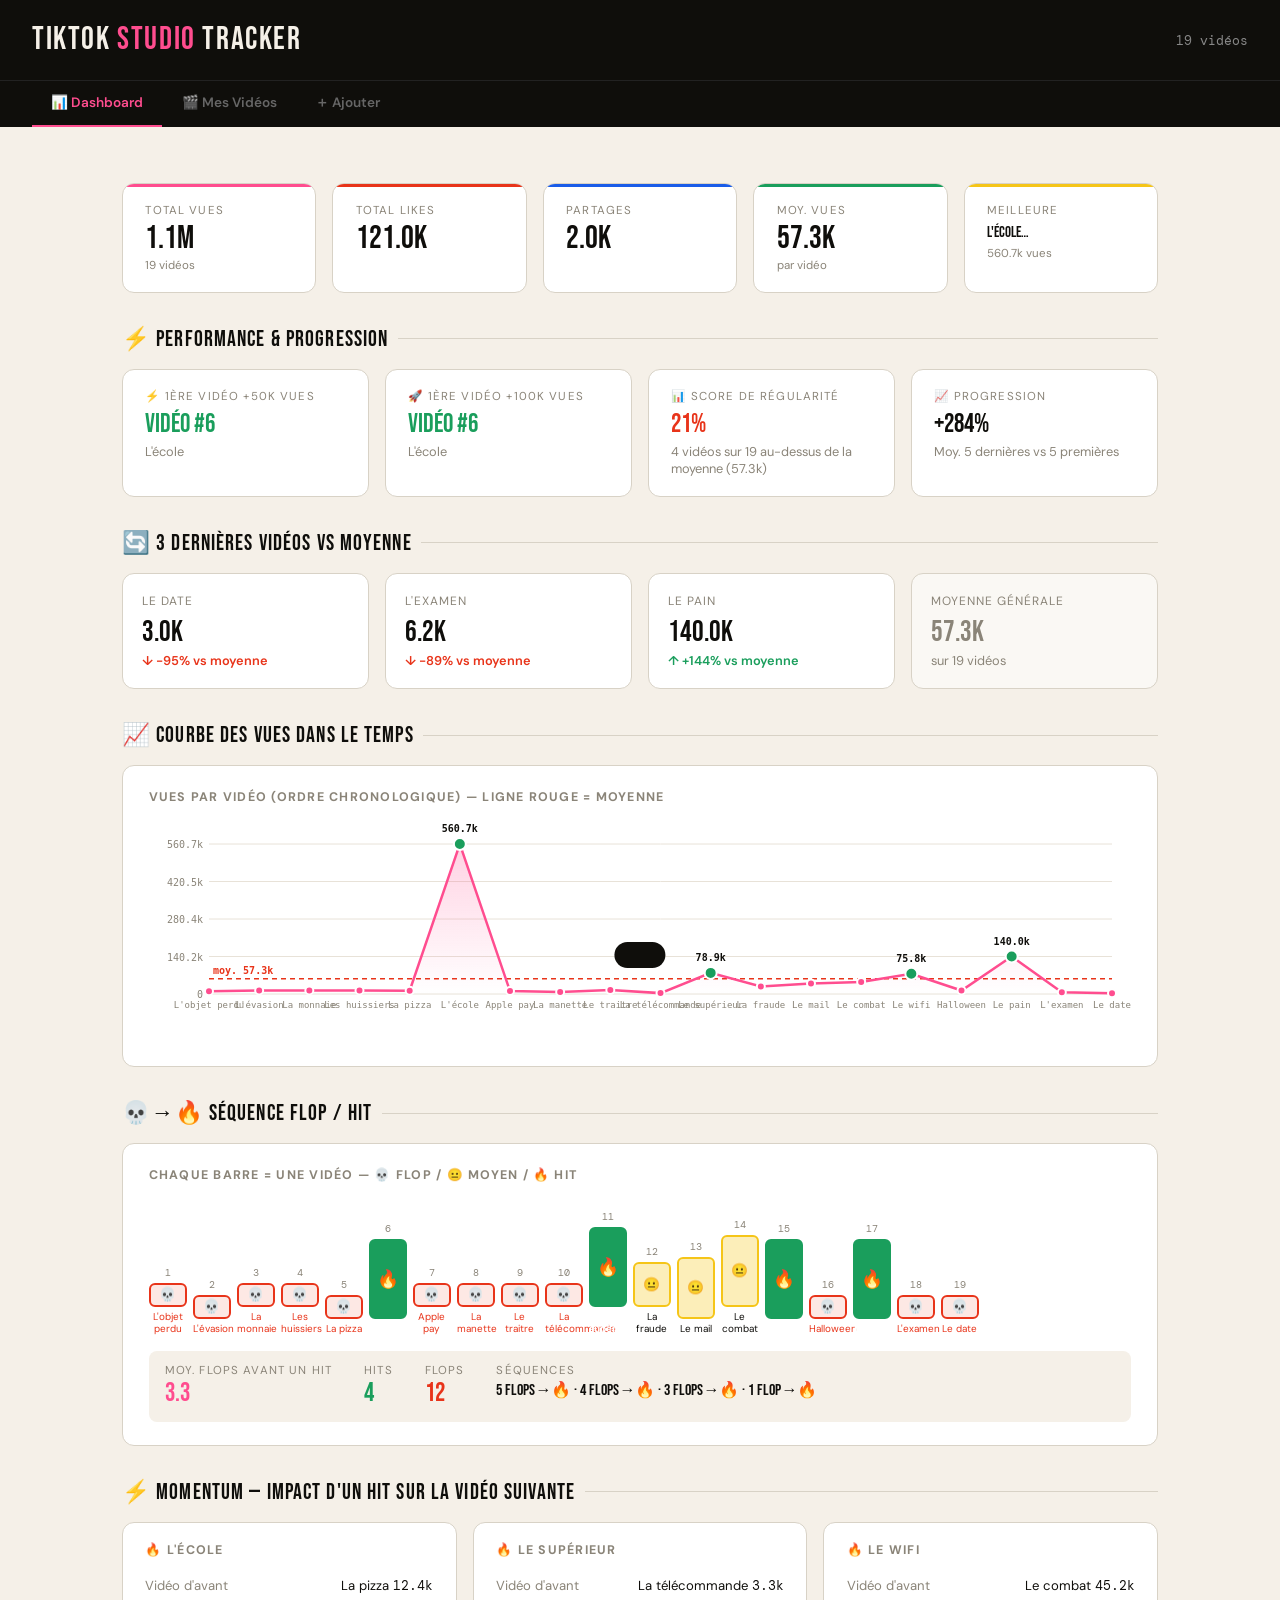
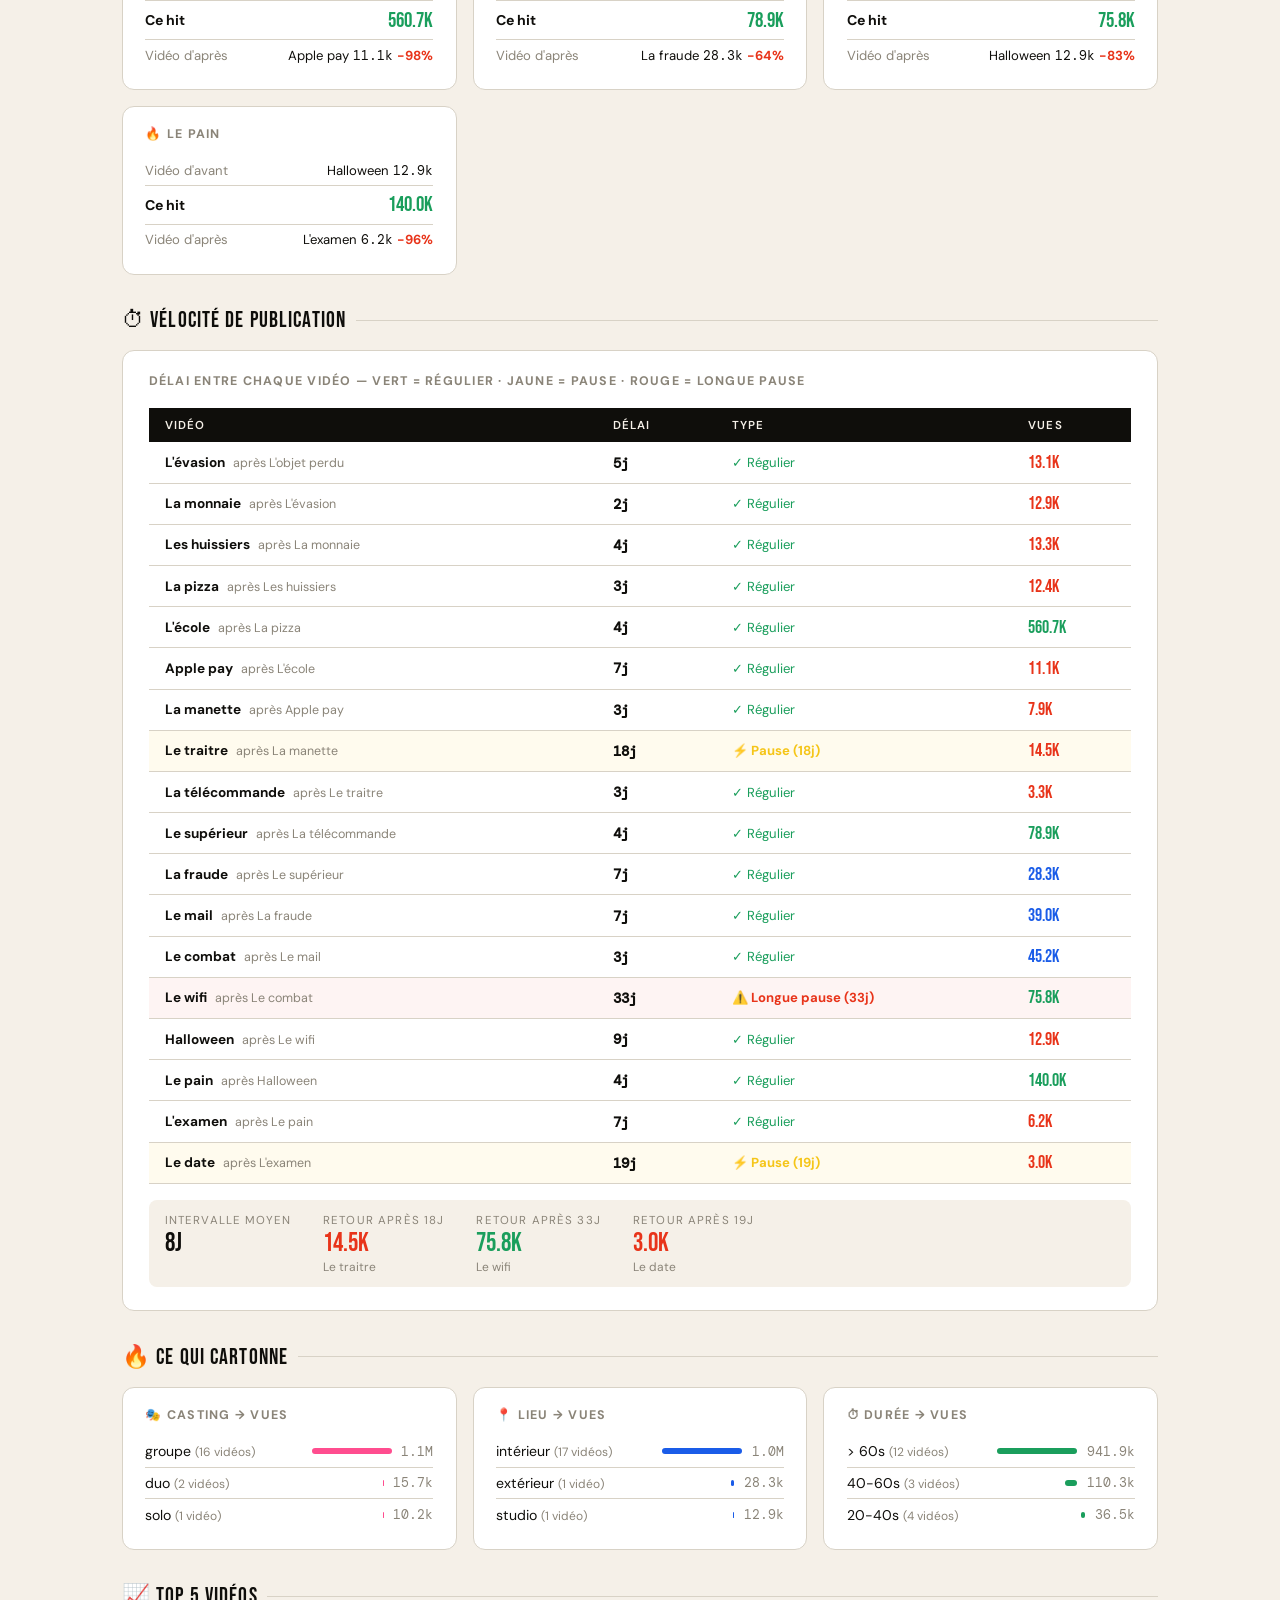
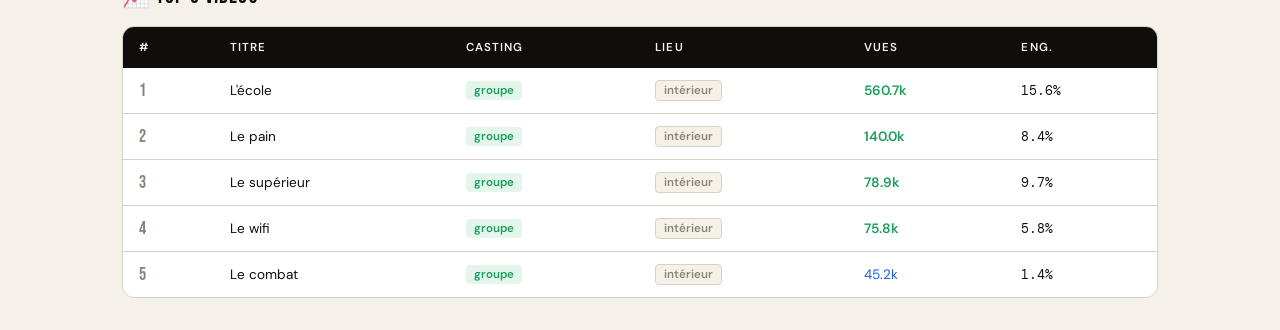
==== index.html @ 87149c58 "Rename tiktok-tracker-v2 (1).html to index.html" ====
<!DOCTYPE html>
<html lang="fr">
<head>
<meta charset="UTF-8">
<meta name="viewport" content="width=device-width, initial-scale=1.0">
<title>TikTok Tracker — Studio</title>
<link href="https://fonts.googleapis.com/css2?family=Bebas+Neue&family=DM+Sans:wght@300;400;600&family=DM+Mono&display=swap" rel="stylesheet">
<style>
:root {
  --bg:#f5f0e8;--ink:#0f0e0b;--muted:#8a8478;--border:#d8d2c6;
  --card:#fff;--red:#e8341a;--green:#1a9e5c;--blue:#1a5ce8;--yellow:#f5c518;--pink:#ff4d8f;
}
*{box-sizing:border-box;margin:0;padding:0;}
body{background:var(--bg);color:var(--ink);font-family:'DM Sans',sans-serif;min-height:100vh;}
header{background:var(--ink);color:var(--bg);padding:1.5rem 2rem;display:flex;align-items:center;justify-content:space-between;flex-wrap:wrap;gap:1rem;}
.logo{font-family:'Bebas Neue',sans-serif;font-size:2rem;letter-spacing:.05em;line-height:1;}
.logo span{color:var(--pink);}
.header-meta{font-size:.8rem;color:#888;font-family:'DM Mono',monospace;}
nav{background:var(--ink);border-top:1px solid #222;display:flex;padding:0 2rem;}
.nav-btn{background:none;border:none;color:#666;font-family:'DM Sans',sans-serif;font-size:.85rem;font-weight:600;padding:.8rem 1.2rem;cursor:pointer;border-bottom:2px solid transparent;transition:all .2s;}
.nav-btn:hover{color:var(--bg);}
.nav-btn.active{color:var(--pink);border-bottom-color:var(--pink);}
.page{display:none;padding:2rem;max-width:1100px;margin:0 auto;}
.page.active{display:block;}
.kpi-row{display:grid;grid-template-columns:repeat(auto-fit,minmax(150px,1fr));gap:1rem;margin-bottom:2rem;}
.kpi{background:var(--card);border:1.5px solid var(--border);border-radius:12px;padding:1.2rem 1.4rem;position:relative;overflow:hidden;}
.kpi::before{content:'';position:absolute;top:0;left:0;right:0;height:3px;}
.kpi.k-red::before{background:var(--red);}.kpi.k-green::before{background:var(--green);}
.kpi.k-blue::before{background:var(--blue);}.kpi.k-pink::before{background:var(--pink);}
.kpi.k-yellow::before{background:var(--yellow);}
.kpi-label{font-size:.72rem;color:var(--muted);text-transform:uppercase;letter-spacing:.1em;margin-bottom:.3rem;}
.kpi-val{font-family:'Bebas Neue',sans-serif;font-size:2rem;line-height:1;}
.kpi-sub{font-size:.72rem;color:var(--muted);margin-top:.2rem;}
.sec-title{font-family:'Bebas Neue',sans-serif;font-size:1.4rem;letter-spacing:.05em;margin-bottom:1rem;display:flex;align-items:center;gap:.6rem;}
.sec-title::after{content:'';flex:1;height:1px;background:var(--border);}
.insights-grid{display:grid;grid-template-columns:repeat(auto-fit,minmax(260px,1fr));gap:1rem;margin-bottom:2rem;}
.insight-card{background:var(--card);border:1.5px solid var(--border);border-radius:12px;padding:1.2rem 1.4rem;}
.insight-card h4{font-size:.78rem;text-transform:uppercase;letter-spacing:.1em;color:var(--muted);margin-bottom:.8rem;}
.insight-item{display:flex;justify-content:space-between;align-items:center;padding:.4rem 0;border-bottom:1px solid var(--border);font-size:.88rem;}
.insight-item:last-child{border-bottom:none;}
.insight-bar-wrap{display:flex;align-items:center;gap:.6rem;}
.insight-bar{height:6px;border-radius:3px;background:var(--pink);}
.insight-num{font-family:'DM Mono',monospace;font-size:.8rem;color:var(--muted);}
.table-wrap{background:var(--card);border:1.5px solid var(--border);border-radius:12px;overflow:hidden;}
table{width:100%;border-collapse:collapse;}
thead{background:var(--ink);color:var(--bg);}
th{padding:.8rem 1rem;text-align:left;font-size:.72rem;text-transform:uppercase;letter-spacing:.1em;font-weight:600;}
td{padding:.75rem 1rem;font-size:.85rem;border-bottom:1px solid var(--border);vertical-align:middle;}
tr:last-child td{border-bottom:none;}
tr:hover td{background:#faf8f4;}
.badge{display:inline-block;padding:2px 8px;border-radius:4px;font-size:.72rem;font-weight:600;}
.badge-solo{background:#fde8e4;color:var(--red);}
.badge-duo{background:#e4eefe;color:var(--blue);}
.badge-groupe{background:#e4f5ec;color:var(--green);}
.badge-interieur{background:#f5f0e8;color:var(--muted);border:1px solid var(--border);}
.badge-exterieur{background:#e4f5ec;color:var(--green);}
.badge-studio{background:#f0e4fe;color:#7b2fe8;}
.viral{color:var(--green);font-weight:600;}
.medium{color:var(--blue);}
.low{color:var(--muted);}
.action-btns{display:flex;gap:4px;}
.edit-btn,.del-btn{border-radius:6px;padding:4px 10px;cursor:pointer;font-size:.78rem;font-weight:600;transition:all .15s;border:1.5px solid var(--border);background:none;color:var(--muted);}
.edit-btn:hover{background:var(--blue);color:#fff;border-color:var(--blue);}
.del-btn:hover{background:var(--red);color:#fff;border-color:var(--red);}
.form-card{background:var(--card);border:1.5px solid var(--border);border-radius:16px;padding:2rem;max-width:700px;}
.form-grid{display:grid;grid-template-columns:1fr 1fr;gap:1rem;margin-bottom:1rem;}
@media(max-width:600px){.form-grid{grid-template-columns:1fr;}}
.form-full{grid-column:1/-1;}
.field label{display:block;font-size:.75rem;font-weight:600;text-transform:uppercase;letter-spacing:.08em;color:var(--muted);margin-bottom:.4rem;}
.field input,.field select,.field textarea{width:100%;background:var(--bg);border:1.5px solid var(--border);border-radius:8px;padding:.6rem .9rem;font-family:'DM Sans',sans-serif;font-size:.9rem;color:var(--ink);transition:border-color .2s;}
.field input:focus,.field select:focus,.field textarea:focus{outline:none;border-color:var(--pink);}
.field textarea{resize:vertical;min-height:70px;}
.submit-btn{background:var(--ink);color:var(--bg);border:none;border-radius:10px;padding:.85rem 2rem;font-family:'Bebas Neue',sans-serif;font-size:1.1rem;letter-spacing:.08em;cursor:pointer;transition:all .15s;margin-top:.5rem;}
.submit-btn:hover{background:var(--pink);transform:translateY(-1px);}
.filter-bar{display:flex;gap:.6rem;flex-wrap:wrap;margin-bottom:1.2rem;align-items:center;}
.filter-bar label{font-size:.78rem;color:var(--muted);font-weight:600;}
.filter-select{background:var(--card);border:1.5px solid var(--border);border-radius:8px;padding:.4rem .7rem;font-family:'DM Sans',sans-serif;font-size:.82rem;color:var(--ink);cursor:pointer;}
.empty{text-align:center;padding:3rem;color:var(--muted);}
.empty .big{font-family:'Bebas Neue',sans-serif;font-size:2rem;margin-bottom:.5rem;}
@media(max-width:700px){header{padding:1rem;}.logo{font-size:1.4rem;}nav{padding:0 .5rem;overflow-x:auto;}.nav-btn{padding:.7rem .8rem;font-size:.78rem;}.page{padding:1rem;}.kpi-row{grid-template-columns:1fr 1fr;}.kpi{padding:.9rem 1rem;}.kpi-val{font-size:1.5rem;}.insights-grid{grid-template-columns:1fr;}.perf-grid{grid-template-columns:1fr 1fr;}.vs-row{flex-direction:column;}.table-wrap{overflow-x:auto;}table{min-width:550px;}.chart-card{padding:1rem;}.form-grid{grid-template-columns:1fr;}.form-card{padding:1.2rem;}.filter-bar{gap:.4rem;}.sec-title{font-size:1.1rem;}.modal{padding:1.2rem;}}
.modal-overlay{display:none;position:fixed;inset:0;background:rgba(15,14,11,.7);backdrop-filter:blur(4px);z-index:100;align-items:center;justify-content:center;padding:1rem;}
.modal-overlay.open{display:flex;}
.modal{background:var(--card);border:1.5px solid var(--border);border-radius:16px;padding:2rem;width:100%;max-width:620px;max-height:90vh;overflow-y:auto;animation:slideUp .25s cubic-bezier(.17,.67,.42,1.1);}
@keyframes slideUp{from{transform:translateY(30px);opacity:0;}to{transform:translateY(0);opacity:1;}}
.modal-header{display:flex;justify-content:space-between;align-items:center;margin-bottom:1.5rem;}
.modal-title{font-family:'Bebas Neue',sans-serif;font-size:1.4rem;letter-spacing:.05em;}
.modal-close{background:none;border:1.5px solid var(--border);border-radius:8px;width:32px;height:32px;cursor:pointer;font-size:1rem;color:var(--muted);display:flex;align-items:center;justify-content:center;transition:all .15s;}
.modal-close:hover{background:var(--ink);color:var(--bg);}
.btn-save{background:var(--pink);color:#fff;border:none;border-radius:10px;padding:.75rem 1.8rem;font-family:'Bebas Neue',sans-serif;font-size:1.05rem;letter-spacing:.08em;cursor:pointer;transition:all .15s;margin-top:.5rem;}
.btn-save:hover{filter:brightness(1.1);}
#toast{position:fixed;bottom:2rem;left:50%;transform:translateX(-50%) translateY(100px);background:var(--ink);color:var(--bg);padding:.8rem 1.6rem;border-radius:100px;font-size:.85rem;font-weight:600;transition:transform .3s cubic-bezier(.17,.67,.42,1.3);z-index:999;pointer-events:none;}
#toast.show{transform:translateX(-50%) translateY(0);}

/* ── CHART ── */
.chart-card{background:var(--card);border:1.5px solid var(--border);border-radius:12px;padding:1.4rem 1.6rem;margin-bottom:2rem;}
.chart-card h4{font-size:.78rem;text-transform:uppercase;letter-spacing:.1em;color:var(--muted);margin-bottom:1.2rem;}
.chart-wrap{position:relative;width:100%;overflow-x:auto;}
canvas{display:block;}

/* ── PERF CARDS ── */
.perf-grid{display:grid;grid-template-columns:repeat(auto-fit,minmax(220px,1fr));gap:1rem;margin-bottom:2rem;}
.perf-card{background:var(--card);border:1.5px solid var(--border);border-radius:12px;padding:1.2rem 1.4rem;}
.perf-card .label{font-size:.72rem;text-transform:uppercase;letter-spacing:.1em;color:var(--muted);margin-bottom:.5rem;}
.perf-card .val{font-family:'Bebas Neue',sans-serif;font-size:1.6rem;line-height:1;margin-bottom:.3rem;}
.perf-card .sub{font-size:.8rem;color:var(--muted);}
.perf-card.good .val{color:var(--green);}
.perf-card.warn .val{color:var(--yellow);}
.perf-card.bad .val{color:var(--red);}

/* ── DERNIÈRES VS MOYENNE ── */
.vs-row{display:flex;gap:1rem;flex-wrap:wrap;margin-bottom:2rem;}
.vs-card{flex:1;min-width:180px;background:var(--card);border:1.5px solid var(--border);border-radius:12px;padding:1.2rem;}
.vs-card .vs-title{font-size:.75rem;color:var(--muted);text-transform:uppercase;letter-spacing:.08em;margin-bottom:.6rem;}
.vs-card .vs-val{font-family:'Bebas Neue',sans-serif;font-size:1.8rem;line-height:1;}
.vs-card .vs-diff{font-size:.8rem;margin-top:.3rem;font-weight:600;}
.vs-diff.up{color:var(--green);}
.vs-diff.down{color:var(--red);}
.vs-diff.eq{color:var(--muted);}
</style>
</head>
<body>

<header>
  <div class="logo">TikTok <span>Studio</span> Tracker</div>
  <div class="header-meta" id="header-count">0 vidéos</div>
</header>
<nav>
  <button class="nav-btn active" onclick="showPage('dashboard')">📊 Dashboard</button>
  <button class="nav-btn" onclick="showPage('videos')">🎬 Mes Vidéos</button>
  <button class="nav-btn" onclick="showPage('add')">＋ Ajouter</button>
</nav>

<div class="page active" id="page-dashboard">
  <div style="height:1.5rem"></div>
  <div class="kpi-row" id="kpi-row"></div>
  <div class="sec-title">⚡ Performance & Progression</div>
  <div class="perf-grid" id="perf-grid"></div>
  <div class="sec-title">🔄 3 dernières vidéos vs moyenne</div>
  <div class="vs-row" id="vs-row"></div>
  <div class="sec-title">📈 Courbe des vues dans le temps</div>
  <div class="chart-card">
    <h4>Vues par vidéo (ordre chronologique) — ligne rouge = moyenne</h4>
    <div class="chart-wrap"><canvas id="chart-vues" height="220"></canvas></div>
  </div>
  <div id="analytics-section"></div>
  <div class="sec-title">🔥 Ce qui cartonne</div>
  <div class="insights-grid" id="insights-grid"></div>
  <div class="sec-title">📈 Top 5 vidéos</div>
  <div id="top5"></div>
</div>

<div class="page" id="page-videos">
  <div style="height:1.5rem"></div>
  <div class="filter-bar">
    <label>Filtrer :</label>
    <select class="filter-select" id="filter-casting" onchange="renderVideos()">
      <option value="">Tous castings</option><option value="solo">Solo</option>
      <option value="duo">Duo</option><option value="groupe">Groupe</option>
    </select>
    <select class="filter-select" id="filter-lieu" onchange="renderVideos()">
      <option value="">Tous lieux</option><option value="intérieur">Intérieur</option>
      <option value="extérieur">Extérieur</option><option value="studio">Studio</option>
    </select>
    <select class="filter-select" id="filter-sort" onchange="renderVideos()">
      <option value="date">Plus récentes</option><option value="vues">Plus vues</option>
      <option value="likes">Plus likées</option>
    </select>
  </div>
  <div class="table-wrap">
    <table>
      <thead><tr><th>Titre / Thème</th><th>Casting</th><th>Lieu</th><th>Durée</th><th>Vues</th><th>Likes</th><th>Partages</th><th>Actions</th></tr></thead>
      <tbody id="videos-tbody"></tbody>
    </table>
  </div>
  <div id="videos-empty" class="empty" style="display:none">
    <div class="big">Aucune vidéo encore</div><p>Ajoutez votre première vidéo !</p>
  </div>
</div>

<div class="page" id="page-add">
  <div style="height:1.5rem"></div>
  <div class="form-card">
    <div class="sec-title" style="margin-bottom:1.5rem">Nouvelle vidéo</div>
    <div class="form-grid">
      <div class="field form-full"><label>Titre / Thème</label><input type="text" id="f-titre" placeholder="ex: Le pain, Le wifi…"/></div>
      <div class="field"><label>Casting</label><select id="f-casting"><option value="solo">Solo</option><option value="duo">Duo</option><option value="groupe">Groupe</option></select></div>
      <div class="field"><label>Lieu</label><select id="f-lieu"><option value="intérieur">Intérieur</option><option value="extérieur">Extérieur</option><option value="studio">Studio</option></select></div>
      <div class="field"><label>Durée (secondes)</label><input type="number" id="f-duree" placeholder="ex: 60" min="1"/></div>
      <div class="field"><label>Date</label><input type="date" id="f-date"/></div>
      <div class="field"><label>👁 Vues</label><input type="number" id="f-vues" placeholder="ex: 12500" min="0"/></div>
      <div class="field"><label>❤️ Likes</label><input type="number" id="f-likes" placeholder="ex: 850" min="0"/></div>
      <div class="field"><label>🔁 Partages</label><input type="number" id="f-partages" placeholder="ex: 120" min="0"/></div>
      <div class="field form-full"><label>Notes</label><textarea id="f-notes" placeholder="Ce qui a bien marché…"></textarea></div>
    </div>
    <button class="submit-btn" onclick="addVideo()">＋ ENREGISTRER LA VIDÉO</button>
  </div>
</div>

<div class="modal-overlay" id="edit-modal" onclick="handleOverlayClick(event)">
  <div class="modal">
    <div class="modal-header">
      <div class="modal-title">✏️ Modifier la vidéo</div>
      <button class="modal-close" onclick="closeModal()">✕</button>
    </div>
    <div class="form-grid">
      <div class="field form-full"><label>Titre</label><input type="text" id="e-titre"/></div>
      <div class="field"><label>Casting</label><select id="e-casting"><option value="solo">Solo</option><option value="duo">Duo</option><option value="groupe">Groupe</option></select></div>
      <div class="field"><label>Lieu</label><select id="e-lieu"><option value="intérieur">Intérieur</option><option value="extérieur">Extérieur</option><option value="studio">Studio</option></select></div>
      <div class="field"><label>Durée (s)</label><input type="number" id="e-duree" min="1"/></div>
      <div class="field"><label>Date</label><input type="date" id="e-date"/></div>
      <div class="field"><label>👁 Vues</label><input type="number" id="e-vues" min="0"/></div>
      <div class="field"><label>❤️ Likes</label><input type="number" id="e-likes" min="0"/></div>
      <div class="field"><label>🔁 Partages</label><input type="number" id="e-partages" min="0"/></div>
      <div class="field form-full"><label>Notes</label><textarea id="e-notes"></textarea></div>
    </div>
    <button class="btn-save" onclick="saveEdit()">✓ ENREGISTRER</button>
  </div>
</div>

<div id="toast"></div>

<script>
var videos = [
  {id:1,  titre:"L'objet perdu",   casting:"solo",   lieu:"intérieur", duree:98,  date:"2025-07-09", vues:10200,  likes:420,   partages:66,   notes:""},
  {id:2,  titre:"L'évasion",       casting:"groupe", lieu:"intérieur", duree:88,  date:"2025-07-14", vues:13100,  likes:413,   partages:66,   notes:""},
  {id:3,  titre:"La monnaie",      casting:"groupe", lieu:"intérieur", duree:27,  date:"2025-07-16", vues:12900,  likes:379,   partages:31,   notes:""},
  {id:4,  titre:"Les huissiers",   casting:"groupe", lieu:"intérieur", duree:105, date:"2025-07-20", vues:13300,  likes:483,   partages:31,   notes:""},
  {id:5,  titre:"La pizza",        casting:"duo",    lieu:"intérieur", duree:25,  date:"2025-07-23", vues:12400,  likes:351,   partages:33,   notes:"Touche pas a ma pizza hein"},
  {id:6,  titre:"L'école",         casting:"groupe", lieu:"intérieur", duree:135, date:"2025-07-27", vues:560700, likes:86100, partages:1200, notes:"Notre meilleure vidéo !"},
  {id:7,  titre:"Apple pay",       casting:"groupe", lieu:"intérieur", duree:90,  date:"2025-08-03", vues:11100,  likes:190,   partages:54,   notes:""},
  {id:8,  titre:"La manette",      casting:"groupe", lieu:"intérieur", duree:20,  date:"2025-08-06", vues:7900,   likes:241,   partages:40,   notes:""},
  {id:9,  titre:"Le traitre",      casting:"groupe", lieu:"intérieur", duree:131, date:"2025-08-24", vues:14500,  likes:1300,  partages:15,   notes:""},
  {id:10, titre:"La télécommande", casting:"duo",    lieu:"intérieur", duree:35,  date:"2025-08-27", vues:3300,   likes:170,   partages:15,   notes:""},
  {id:11, titre:"Le supérieur",    casting:"groupe", lieu:"intérieur", duree:158, date:"2025-08-31", vues:78900,  likes:7600,  partages:70,   notes:""},
  {id:12, titre:"La fraude",       casting:"groupe", lieu:"extérieur", duree:43,  date:"2025-09-07", vues:28300,  likes:1500,  partages:29,   notes:""},
  {id:13, titre:"Le mail",         casting:"groupe", lieu:"intérieur", duree:70,  date:"2025-09-14", vues:39000,  likes:4400,  partages:31,   notes:""},
  {id:14, titre:"Le combat",       casting:"groupe", lieu:"intérieur", duree:103, date:"2025-09-17", vues:45200,  likes:583,   partages:43,   notes:""},
  {id:15, titre:"Le wifi",         casting:"groupe", lieu:"intérieur", duree:49,  date:"2025-10-20", vues:75800,  likes:4300,  partages:66,   notes:""},
  {id:16, titre:"Halloween",       casting:"groupe", lieu:"studio",    duree:143, date:"2025-10-29", vues:12900,  likes:694,   partages:25,   notes:""},
  {id:17, titre:"Le pain",         casting:"groupe", lieu:"intérieur", duree:75,  date:"2025-11-02", vues:140000, likes:11600, partages:105,  notes:""},
  {id:18, titre:"L'examen",        casting:"groupe", lieu:"intérieur", duree:50,  date:"2025-11-09", vues:6200,   likes:245,   partages:28,   notes:""},
  {id:19, titre:"Le date",         casting:"groupe", lieu:"intérieur", duree:87,  date:"2025-11-28", vues:3000,   likes:70,    partages:7,    notes:""},
];
var nextId = 20;
var editingId = null;

function showPage(name) {
  document.querySelectorAll('.page').forEach(function(p){p.classList.remove('active');});
  document.querySelectorAll('.nav-btn').forEach(function(b){b.classList.remove('active');});
  document.getElementById('page-'+name).classList.add('active');
  document.querySelectorAll('.nav-btn')[['dashboard','videos','add'].indexOf(name)].classList.add('active');
  if(name==='dashboard') renderDashboard();
  if(name==='videos') renderVideos();
}

function fmt(n){
  if(n>=1000000) return (n/1000000).toFixed(1)+'M';
  if(n>=1000) return (n/1000).toFixed(1)+'k';
  return String(n);
}
function engRate(v){return v.vues?((v.likes+v.partages)/v.vues*100):0;}
function viralClass(vues){return vues>=50000?'viral':vues>=10000?'medium':'low';}
function badgeCasting(c){var m={solo:'badge-solo',duo:'badge-duo',groupe:'badge-groupe'};return '<span class="badge '+(m[c]||'')+'">'+c+'</span>';}
function badgeLieu(l){var m={'intérieur':'badge-interieur','extérieur':'badge-exterieur','studio':'badge-studio'};return '<span class="badge '+(m[l]||'')+'">'+l+'</span>';}
function updateHeaderCount(){document.getElementById('header-count').textContent=videos.length+' vidéo'+(videos.length>1?'s':'');}

function sorted(){
  return videos.slice().sort(function(a,b){return new Date(a.date)-new Date(b.date);});
}

function renderDashboard(){
  updateHeaderCount();
  var sv = sorted();
  var tv=sv.reduce(function(s,v){return s+v.vues;},0);
  var tl=sv.reduce(function(s,v){return s+v.likes;},0);
  var tp=sv.reduce(function(s,v){return s+v.partages;},0);
  var ae=sv.length?(sv.reduce(function(s,v){return s+engRate(v);},0)/sv.length).toFixed(1):0;
  var best=sv.length?sv.reduce(function(a,b){return a.vues>b.vues?a:b;}):null;
  var avgVues = sv.length ? Math.round(tv/sv.length) : 0;

  document.getElementById('kpi-row').innerHTML=
    '<div class="kpi k-pink"><div class="kpi-label">Total Vues</div><div class="kpi-val">'+fmt(tv)+'</div><div class="kpi-sub">'+sv.length+' vidéos</div></div>'+
    '<div class="kpi k-red"><div class="kpi-label">Total Likes</div><div class="kpi-val">'+fmt(tl)+'</div></div>'+
    '<div class="kpi k-blue"><div class="kpi-label">Partages</div><div class="kpi-val">'+fmt(tp)+'</div></div>'+
    '<div class="kpi k-green"><div class="kpi-label">Moy. Vues</div><div class="kpi-val">'+fmt(avgVues)+'</div><div class="kpi-sub">par vidéo</div></div>'+
    '<div class="kpi k-yellow"><div class="kpi-label">Meilleure</div><div class="kpi-val" style="font-size:.95rem;line-height:1.3">'+(best?best.titre.substring(0,18)+'…':'—')+'</div><div class="kpi-sub">'+(best?fmt(best.vues)+' vues':'')+'</div></div>';

  // ── PERF CARDS ──
  var first50 = null, first100 = null;
  for(var i=0;i<sv.length;i++){
    if(!first50 && sv[i].vues>=50000) first50 = {n:i+1, titre:sv[i].titre};
    if(!first100 && sv[i].vues>=100000) first100 = {n:i+1, titre:sv[i].titre};
  }
  var aboveMoy = sv.filter(function(v){return v.vues>=avgVues;}).length;
  var scorePct = sv.length ? Math.round(aboveMoy/sv.length*100) : 0;
  var scoreClass = scorePct>=50?'good':scorePct>=30?'warn':'bad';

  document.getElementById('perf-grid').innerHTML=
    '<div class="perf-card '+(first50?'good':'bad')+'"><div class="label">⚡ 1ère vidéo +50k vues</div><div class="val">'+(first50?'Vidéo #'+first50.n:'Pas encore')+'</div><div class="sub">'+(first50?first50.titre:'Continuez !')+'</div></div>'+
    '<div class="perf-card '+(first100?'good':'warn')+'"><div class="label">🚀 1ère vidéo +100k vues</div><div class="val">'+(first100?'Vidéo #'+first100.n:'Pas encore')+'</div><div class="sub">'+(first100?first100.titre:'Bientôt !')+'</div></div>'+
    '<div class="perf-card '+scoreClass+'"><div class="label">📊 Score de régularité</div><div class="val">'+scorePct+'%</div><div class="sub">'+aboveMoy+' vidéos sur '+sv.length+' au-dessus de la moyenne ('+fmt(avgVues)+')</div></div>'+
    '<div class="perf-card"><div class="label">📈 Progression</div><div class="val">'+function(){var h=sv.slice(-5);var l=sv.slice(0,5);var ah=h.reduce(function(s,v){return s+v.vues;},0)/h.length;var al=l.reduce(function(s,v){return s+v.vues;},0)/l.length;var d=Math.round((ah-al)/al*100);return (d>=0?'+':'')+d+'%';}()+'</div><div class="sub">Moy. 5 dernières vs 5 premières</div></div>';

  // ── 3 DERNIÈRES VS MOYENNE ──
  var last3 = sv.slice(-3).reverse();
  var vsHtml = '';
  last3.forEach(function(v){
    var diff = avgVues ? Math.round((v.vues - avgVues)/avgVues*100) : 0;
    var cls = diff>=10?'up':diff<=-10?'down':'eq';
    var arrow = diff>=10?'↑':diff<=-10?'↓':'→';
    vsHtml += '<div class="vs-card"><div class="vs-title">'+v.titre+'</div><div class="vs-val">'+fmt(v.vues)+'</div><div class="vs-diff '+cls+'">'+arrow+' '+(diff>=0?'+':'')+diff+'% vs moyenne</div></div>';
  });
  vsHtml += '<div class="vs-card" style="border-color:var(--border);background:#faf8f4"><div class="vs-title">Moyenne générale</div><div class="vs-val" style="color:var(--muted)">'+fmt(avgVues)+'</div><div class="sub" style="font-size:.8rem;color:var(--muted);margin-top:.3rem">sur '+sv.length+' vidéos</div></div>';
  document.getElementById('vs-row').innerHTML = vsHtml;

  // ── CHART ──
  renderChart(sv, avgVues);

  // ── ANALYTICS ──
  renderAnalytics(sv);

  // ── INSIGHTS ──
  if(sv.length<2){document.getElementById('insights-grid').innerHTML='<p style="color:var(--muted)">Ajoutez au moins 2 vidéos !</p>';}
  else{
    var cm={},lm={},dB={'< 20s':0,'20-40s':0,'40-60s':0,'> 60s':0},dBV={'< 20s':0,'20-40s':0,'40-60s':0,'> 60s':0};
    sv.forEach(function(v){
      if(!cm[v.casting]) cm[v.casting]={count:0,vues:0}; cm[v.casting].count++; cm[v.casting].vues+=v.vues;
      if(!lm[v.lieu]) lm[v.lieu]={count:0,vues:0}; lm[v.lieu].count++; lm[v.lieu].vues+=v.vues;
      var k=v.duree<20?'< 20s':v.duree<40?'20-40s':v.duree<60?'40-60s':'> 60s'; dB[k]++; dBV[k]+=v.vues;
    });
    var maxC=Math.max.apply(null,Object.values(cm).map(function(x){return x.vues;}));
    var maxL=Math.max.apply(null,Object.values(lm).map(function(x){return x.vues;}));
    var maxD=Math.max.apply(null,Object.values(dBV));
    function rows(map,maxV,color){
      return Object.entries(map).sort(function(a,b){return b[1].vues-a[1].vues;}).map(function(e){
        var pct=maxV?Math.round(e[1].vues/maxV*100):0;
        return '<div class="insight-item"><span>'+e[0]+' <span style="color:var(--muted);font-size:.75rem">('+e[1].count+' vidéo'+(e[1].count>1?'s':'')+')</span></span><div class="insight-bar-wrap"><div class="insight-bar" style="width:'+pct+'px;max-width:80px;background:'+color+'"></div><span class="insight-num">'+fmt(e[1].vues)+'</span></div></div>';
      }).join('');
    }
    var dRows=Object.entries(dBV).filter(function(e){return dB[e[0]]>0;}).sort(function(a,b){return b[1]-a[1];}).map(function(e){
      var pct=maxD?Math.round(e[1]/maxD*100):0;
      return '<div class="insight-item"><span>'+e[0]+' <span style="color:var(--muted);font-size:.75rem">('+dB[e[0]]+' vidéo'+(dB[e[0]]>1?'s':'')+')</span></span><div class="insight-bar-wrap"><div class="insight-bar" style="width:'+pct+'px;max-width:80px;background:var(--green)"></div><span class="insight-num">'+fmt(e[1])+'</span></div></div>';
    }).join('');
    document.getElementById('insights-grid').innerHTML=
      '<div class="insight-card"><h4>🎭 Casting → Vues</h4>'+rows(cm,maxC,'var(--pink)')+'</div>'+
      '<div class="insight-card"><h4>📍 Lieu → Vues</h4>'+rows(lm,maxL,'var(--blue)')+'</div>'+
      '<div class="insight-card"><h4>⏱ Durée → Vues</h4>'+dRows+'</div>';
  }

  // ── TOP 5 ──
  var top=sv.slice().sort(function(a,b){return b.vues-a.vues;}).slice(0,5);
  document.getElementById('top5').innerHTML=top.length?'<div class="table-wrap"><table><thead><tr><th>#</th><th>Titre</th><th>Casting</th><th>Lieu</th><th>Vues</th><th>Eng.</th></tr></thead><tbody>'+
    top.map(function(v,i){return '<tr><td style="font-family:\'Bebas Neue\',sans-serif;font-size:1.1rem;color:var(--muted)">'+(i+1)+'</td><td>'+v.titre+'</td><td>'+badgeCasting(v.casting)+'</td><td>'+badgeLieu(v.lieu)+'</td><td class="'+viralClass(v.vues)+'">'+fmt(v.vues)+'</td><td style="font-family:\'DM Mono\',monospace;font-size:.82rem">'+engRate(v).toFixed(1)+'%</td></tr>';}).join('')+
    '</tbody></table></div>':'';
}

// ── CHART ──────────────────────────────────────────────
function renderChart(sv, avgVues){
  var canvas = document.getElementById('chart-vues');
  var W = canvas.parentElement.offsetWidth || 700;
  canvas.width = W; canvas.height = 220;
  var ctx = canvas.getContext('2d');
  var pad = {top:20, right:20, bottom:50, left:60};
  var cw = W - pad.left - pad.right;
  var ch = 220 - pad.top - pad.bottom;
  var maxV = Math.max.apply(null, sv.map(function(v){return v.vues;}));
  var n = sv.length;

  ctx.clearRect(0,0,W,220);

  // grid lines
  ctx.strokeStyle='#e8e2d8'; ctx.lineWidth=1;
  for(var g=0;g<=4;g++){
    var gy = pad.top + ch - (g/4)*ch;
    ctx.beginPath(); ctx.moveTo(pad.left,gy); ctx.lineTo(pad.left+cw,gy); ctx.stroke();
    ctx.fillStyle='#8a8478'; ctx.font='10px DM Mono,monospace'; ctx.textAlign='right';
    ctx.fillText(fmt(Math.round(maxV*g/4)), pad.left-6, gy+4);
  }

  // moyenne line
  var avgY = pad.top + ch - (avgVues/maxV)*ch;
  ctx.strokeStyle='#e8341a'; ctx.lineWidth=1.5; ctx.setLineDash([5,4]);
  ctx.beginPath(); ctx.moveTo(pad.left, avgY); ctx.lineTo(pad.left+cw, avgY); ctx.stroke();
  ctx.setLineDash([]);
  ctx.fillStyle='#e8341a'; ctx.font='bold 10px DM Mono,monospace'; ctx.textAlign='left';
  ctx.fillText('moy. '+fmt(avgVues), pad.left+4, avgY-5);

  // area fill
  var grad = ctx.createLinearGradient(0, pad.top, 0, pad.top+ch);
  grad.addColorStop(0,'rgba(255,77,143,0.25)');
  grad.addColorStop(1,'rgba(255,77,143,0)');
  ctx.fillStyle = grad;
  ctx.beginPath();
  sv.forEach(function(v,i){
    var x = pad.left + (i/(n-1))*cw;
    var y = pad.top + ch - (v.vues/maxV)*ch;
    if(i===0) ctx.moveTo(x, y); else ctx.lineTo(x, y);
  });
  ctx.lineTo(pad.left+cw, pad.top+ch);
  ctx.lineTo(pad.left, pad.top+ch);
  ctx.closePath(); ctx.fill();

  // line
  ctx.strokeStyle='#ff4d8f'; ctx.lineWidth=2.5; ctx.setLineDash([]);
  ctx.beginPath();
  sv.forEach(function(v,i){
    var x = pad.left + (n>1?(i/(n-1))*cw:cw/2);
    var y = pad.top + ch - (v.vues/maxV)*ch;
    if(i===0) ctx.moveTo(x,y); else ctx.lineTo(x,y);
  });
  ctx.stroke();

  // dots + labels
  sv.forEach(function(v,i){
    var x = pad.left + (n>1?(i/(n-1))*cw:cw/2);
    var y = pad.top + ch - (v.vues/maxV)*ch;
    ctx.beginPath();
    ctx.arc(x, y, v.vues>=50000?6:4, 0, Math.PI*2);
    ctx.fillStyle = v.vues>=50000?'#1a9e5c':'#ff4d8f';
    ctx.fill();
    ctx.strokeStyle='#fff'; ctx.lineWidth=2; ctx.stroke();

    // x label
    ctx.fillStyle='#8a8478'; ctx.font='9px DM Mono,monospace'; ctx.textAlign='center';
    var short = v.titre.split(' ').slice(0,2).join(' ');
    ctx.fillText(short, x, 220-pad.bottom+14);

    // value on top for high ones
    if(v.vues>=50000){
      ctx.fillStyle='#0f0e0b'; ctx.font='bold 10px DM Mono,monospace';
      ctx.fillText(fmt(v.vues), x, y-12);
    }
  });
}

// ── ANALYTICS ──────────────────────────────────────────
function renderAnalytics(sv) {
  var HIT = 50000, FLOP = 15000;

  // ── FLOP/HIT SEQUENCE ──
  var seqHtml = '<div class="chart-card" style="margin-bottom:2rem"><h4>Chaque barre = une vidéo — 💀 flop / 😐 moyen / 🔥 hit</h4><div style="display:flex;flex-wrap:wrap;gap:6px;align-items:flex-end;padding-top:.5rem">';
  var flopCount = 0, flopBeforeHit = [];
  sv.forEach(function(v, i){
    var isHit = v.vues >= HIT, isFlop = v.vues < FLOP;
    if(isHit){ flopBeforeHit.push(flopCount); flopCount=0; } else { flopCount++; }
    var h = Math.max(24, Math.min(80, Math.round(v.vues/HIT*80)));
    var bg = isHit?'var(--green)':isFlop?'#fde8e4':'rgba(245,197,24,.3)';
    var border = isHit?'var(--green)':isFlop?'var(--red)':'var(--yellow)';
    var textColor = isHit?'#fff':isFlop?'var(--red)':'#0f0e0b';
    var emoji = isHit?'🔥':isFlop?'💀':'😐';
    var short = v.titre.split(' ').slice(0,2).join(' ');
    seqHtml += '<div style="display:flex;flex-direction:column;align-items:center;gap:4px" title="'+v.titre+' — '+fmt(v.vues)+' vues">';
    seqHtml += '<div style="font-size:.65rem;color:var(--muted);font-family:\'DM Mono\',monospace">'+(i+1)+'</div>';
    seqHtml += '<div style="width:38px;height:'+h+'px;background:'+bg+';border:2px solid '+border+';border-radius:6px;display:flex;align-items:center;justify-content:center;font-size:'+(isHit?'1.1':'0.85')+'rem">'+emoji+'</div>';
    seqHtml += '<div style="font-size:.62rem;color:'+textColor+';text-align:center;max-width:38px;line-height:1.2;font-weight:'+(isHit?'700':'400')+'">'+short+'</div>';
    seqHtml += '</div>';
  });
  seqHtml += '</div>';
  var avgFlops = flopBeforeHit.length?(flopBeforeHit.reduce(function(s,n){return s+n;},0)/flopBeforeHit.length).toFixed(1):'—';
  seqHtml += '<div style="margin-top:1rem;padding:.8rem 1rem;background:var(--bg);border-radius:8px;display:flex;gap:2rem;flex-wrap:wrap">';
  seqHtml += '<div><div style="font-size:.72rem;color:var(--muted);text-transform:uppercase;letter-spacing:.1em">Moy. flops avant un hit</div><div style="font-family:\'Bebas Neue\',sans-serif;font-size:1.6rem;color:var(--pink)">'+avgFlops+'</div></div>';
  seqHtml += '<div><div style="font-size:.72rem;color:var(--muted);text-transform:uppercase;letter-spacing:.1em">Hits</div><div style="font-family:\'Bebas Neue\',sans-serif;font-size:1.6rem;color:var(--green)">'+flopBeforeHit.length+'</div></div>';
  seqHtml += '<div><div style="font-size:.72rem;color:var(--muted);text-transform:uppercase;letter-spacing:.1em">Flops</div><div style="font-family:\'Bebas Neue\',sans-serif;font-size:1.6rem;color:var(--red)">'+sv.filter(function(v){return v.vues<FLOP;}).length+'</div></div>';
  seqHtml += '<div><div style="font-size:.72rem;color:var(--muted);text-transform:uppercase;letter-spacing:.1em">Séquences</div><div style="font-family:\'Bebas Neue\',sans-serif;font-size:1rem;color:var(--ink);line-height:1.6">'+flopBeforeHit.map(function(n){return n+' flop'+(n>1?'s':'')+'→🔥';}).join(' · ')+'</div></div>';
  seqHtml += '</div></div>';

  // ── MOMENTUM ──
  var momHtml = '<div style="display:grid;grid-template-columns:repeat(auto-fit,minmax(260px,1fr));gap:1rem;margin-bottom:2rem">';
  sv.forEach(function(v, i){
    if(v.vues < HIT) return;
    var before = i>0?sv[i-1]:null, after = i<sv.length-1?sv[i+1]:null;
    var afterDiff = after?Math.round((after.vues-v.vues)/v.vues*100):null;
    var afterColor = afterDiff===null?'var(--muted)':afterDiff<-30?'var(--red)':afterDiff>10?'var(--green)':'var(--muted)';
    momHtml += '<div class="insight-card">';
    momHtml += '<h4>🔥 '+v.titre+'</h4>';
    momHtml += '<div class="insight-item"><span style="color:var(--muted);font-size:.82rem">Vidéo d\'avant</span><span style="font-size:.82rem">'+(before?before.titre+' <span style="font-family:\'DM Mono\',monospace">'+fmt(before.vues)+'</span>':'—')+'</span></div>';
    momHtml += '<div class="insight-item"><span style="font-weight:700">Ce hit</span><span style="font-family:\'Bebas Neue\',sans-serif;font-size:1.3rem;color:var(--green)">'+fmt(v.vues)+'</span></div>';
    momHtml += '<div class="insight-item"><span style="color:var(--muted);font-size:.82rem">Vidéo d\'après</span><span style="font-size:.82rem">'+(after?after.titre+' <span style="font-family:\'DM Mono\',monospace">'+fmt(after.vues)+'</span> <span style="color:'+afterColor+';font-weight:700">'+(afterDiff!==null?(afterDiff>0?'+':'')+afterDiff+'%':'')+'</span>':'—')+'</span></div>';
    momHtml += '</div>';
  });
  momHtml += '</div>';

  // ── VÉLOCITÉ ──
  var gaps = [];
  for(var i=1;i<sv.length;i++){ var d1=new Date(sv[i-1].date),d2=new Date(sv[i].date); gaps.push(Math.round((d2-d1)/(1000*60*60*24))); }
  var avgGap = gaps.length?Math.round(gaps.reduce(function(s,g){return s+g;},0)/gaps.length):0;
  var velHtml = '<div class="chart-card" style="margin-bottom:2rem"><h4>Délai entre chaque vidéo — vert = régulier · jaune = pause · rouge = longue pause</h4><div style="overflow-x:auto"><table style="width:100%;border-collapse:collapse">';
  velHtml += '<thead style="background:var(--ink);color:var(--bg)"><tr><th style="padding:.6rem 1rem;text-align:left;font-size:.72rem;text-transform:uppercase;letter-spacing:.1em">Vidéo</th><th style="padding:.6rem 1rem;font-size:.72rem;text-transform:uppercase;letter-spacing:.1em">Délai</th><th style="padding:.6rem 1rem;font-size:.72rem;text-transform:uppercase;letter-spacing:.1em">Type</th><th style="padding:.6rem 1rem;font-size:.72rem;text-transform:uppercase;letter-spacing:.1em">Vues</th></tr></thead><tbody>';
  var pauseStats = [];
  for(var i=1;i<sv.length;i++){
    var d1=new Date(sv[i-1].date),d2=new Date(sv[i].date);
    var gap=Math.round((d2-d1)/(1000*60*60*24));
    var isLong=gap>=25, isPause=gap>=14;
    if(isPause) pauseStats.push({titre:sv[i].titre,gap:gap,vues:sv[i].vues});
    var typeLabel = isLong?'<span style="color:var(--red);font-weight:700">⚠️ Longue pause ('+gap+'j)</span>':isPause?'<span style="color:var(--yellow);font-weight:700">⚡ Pause ('+gap+'j)</span>':'<span style="color:var(--green)">✓ Régulier</span>';
    var rowBg = isLong?'rgba(232,52,26,.05)':isPause?'rgba(245,197,24,.07)':'';
    velHtml += '<tr style="background:'+rowBg+';border-bottom:1px solid var(--border)">';
    velHtml += '<td style="padding:.6rem 1rem;font-size:.85rem"><strong>'+sv[i].titre+'</strong><span style="color:var(--muted);font-size:.78rem;margin-left:.5rem">après '+sv[i-1].titre+'</span></td>';
    velHtml += '<td style="padding:.6rem 1rem;font-family:\'DM Mono\',monospace;font-size:.9rem;font-weight:700">'+gap+'j</td>';
    velHtml += '<td style="padding:.6rem 1rem;font-size:.82rem">'+typeLabel+'</td>';
    velHtml += '<td style="padding:.6rem 1rem;font-family:\'Bebas Neue\',sans-serif;font-size:1.1rem;color:'+(sv[i].vues>=HIT?'var(--green)':sv[i].vues<FLOP?'var(--red)':'var(--blue)')+'">'+fmt(sv[i].vues)+'</td>';
    velHtml += '</tr>';
  }
  velHtml += '</tbody></table>';
  velHtml += '<div style="margin-top:1rem;padding:.8rem 1rem;background:var(--bg);border-radius:8px;display:flex;gap:2rem;flex-wrap:wrap">';
  velHtml += '<div><div style="font-size:.72rem;color:var(--muted);text-transform:uppercase;letter-spacing:.1em">Intervalle moyen</div><div style="font-family:\'Bebas Neue\',sans-serif;font-size:1.6rem">'+avgGap+'j</div></div>';
  pauseStats.forEach(function(p){
    velHtml += '<div><div style="font-size:.72rem;color:var(--muted);text-transform:uppercase;letter-spacing:.1em">Retour après '+p.gap+'j</div><div style="font-family:\'Bebas Neue\',sans-serif;font-size:1.6rem;color:'+(p.vues>=HIT?'var(--green)':p.vues<FLOP?'var(--red)':'var(--blue)')+'">'+fmt(p.vues)+'</div><div style="font-size:.75rem;color:var(--muted)">'+p.titre+'</div></div>';
  });
  velHtml += '</div></div>';

  document.getElementById('analytics-section').innerHTML =
    '<div class="sec-title">💀→🔥 Séquence Flop / Hit</div>' + seqHtml +
    '<div class="sec-title">⚡ Momentum — impact d\'un hit sur la vidéo suivante</div>' + momHtml +
    '<div class="sec-title">⏱ Vélocité de publication</div>' + velHtml;
}

// ── VIDEOS ──────────────────────────────────────────────
function renderVideos(){
  updateHeaderCount();
  var casting=document.getElementById('filter-casting').value;
  var lieu=document.getElementById('filter-lieu').value;
  var sort=document.getElementById('filter-sort').value;
  var filtered=videos.filter(function(v){return(!casting||v.casting===casting)&&(!lieu||v.lieu===lieu);});
  if(sort==='vues') filtered.sort(function(a,b){return b.vues-a.vues;});
  else if(sort==='likes') filtered.sort(function(a,b){return b.likes-a.likes;});
  else filtered.sort(function(a,b){return new Date(b.date)-new Date(a.date);});
  var tbody=document.getElementById('videos-tbody');
  var empty=document.getElementById('videos-empty');
  if(!filtered.length){tbody.innerHTML='';empty.style.display='block';return;}
  empty.style.display='none';
  tbody.innerHTML=filtered.map(function(v){
    var note=v.notes?'<br><span style="color:var(--muted);font-size:.75rem">'+v.notes.substring(0,50)+(v.notes.length>50?'…':'')+'</span>':'';
    return '<tr><td><strong>'+v.titre+'</strong>'+note+'</td><td>'+badgeCasting(v.casting)+'</td><td>'+badgeLieu(v.lieu)+'</td><td style="font-family:\'DM Mono\',monospace;font-size:.82rem">'+v.duree+'s</td><td class="'+viralClass(v.vues)+'">'+fmt(v.vues)+'</td><td>'+fmt(v.likes)+'</td><td>'+fmt(v.partages)+'</td><td><div class="action-btns"><button class="edit-btn" data-id="'+v.id+'">✏️</button><button class="del-btn" data-id="'+v.id+'">✕</button></div></td></tr>';
  }).join('');
  tbody.querySelectorAll('.del-btn').forEach(function(btn){
    btn.addEventListener('click',function(){
      var id=parseInt(this.getAttribute('data-id'));
      videos=videos.filter(function(v){return v.id!==id;});
      renderVideos(); toast('🗑 Vidéo supprimée');
    });
  });
  tbody.querySelectorAll('.edit-btn').forEach(function(btn){
    btn.addEventListener('click',function(){openEdit(parseInt(this.getAttribute('data-id')));});
  });
}

function addVideo(){
  var titre=document.getElementById('f-titre').value.trim();
  var duree=parseInt(document.getElementById('f-duree').value);
  if(!titre) return toast('⚠ Entrez un titre !');
  if(!duree||duree<=0) return toast('⚠ Entrez une durée !');
  videos.push({id:nextId++,titre:titre,casting:document.getElementById('f-casting').value,lieu:document.getElementById('f-lieu').value,duree:duree,date:document.getElementById('f-date').value||new Date().toISOString().split('T')[0],vues:parseInt(document.getElementById('f-vues').value)||0,likes:parseInt(document.getElementById('f-likes').value)||0,partages:parseInt(document.getElementById('f-partages').value)||0,notes:document.getElementById('f-notes').value.trim()});
  ['f-titre','f-duree','f-vues','f-likes','f-partages','f-notes'].forEach(function(id){document.getElementById(id).value='';});
  toast('✓ Vidéo ajoutée !'); showPage('dashboard');
}

function openEdit(id){
  var v=null; for(var i=0;i<videos.length;i++){if(videos[i].id===id){v=videos[i];break;}}
  if(!v) return; editingId=id;
  document.getElementById('e-titre').value=v.titre;
  document.getElementById('e-casting').value=v.casting;
  document.getElementById('e-lieu').value=v.lieu;
  document.getElementById('e-duree').value=v.duree;
  document.getElementById('e-date').value=v.date;
  document.getElementById('e-vues').value=v.vues;
  document.getElementById('e-likes').value=v.likes;
  document.getElementById('e-partages').value=v.partages;
  document.getElementById('e-notes').value=v.notes||'';
  document.getElementById('edit-modal').classList.add('open');
}
function closeModal(){document.getElementById('edit-modal').classList.remove('open');editingId=null;}
function handleOverlayClick(e){if(e.target===document.getElementById('edit-modal'))closeModal();}
function saveEdit(){
  var v=null; for(var i=0;i<videos.length;i++){if(videos[i].id===editingId){v=videos[i];break;}}
  if(!v) return;
  var titre=document.getElementById('e-titre').value.trim();
  if(!titre) return toast('⚠ Titre obligatoire !');
  v.titre=titre; v.casting=document.getElementById('e-casting').value; v.lieu=document.getElementById('e-lieu').value;
  v.duree=parseInt(document.getElementById('e-duree').value)||v.duree; v.date=document.getElementById('e-date').value||v.date;
  v.vues=parseInt(document.getElementById('e-vues').value)||0; v.likes=parseInt(document.getElementById('e-likes').value)||0;
  v.partages=parseInt(document.getElementById('e-partages').value)||0; v.notes=document.getElementById('e-notes').value.trim();
  closeModal(); renderVideos(); toast('✓ Vidéo modifiée !');
}
function toast(msg){
  var el=document.getElementById('toast'); el.textContent=msg; el.classList.add('show');
  setTimeout(function(){el.classList.remove('show');},2500);
}

document.getElementById('f-date').valueAsDate=new Date();
renderDashboard();
</script>
</body>
</html>
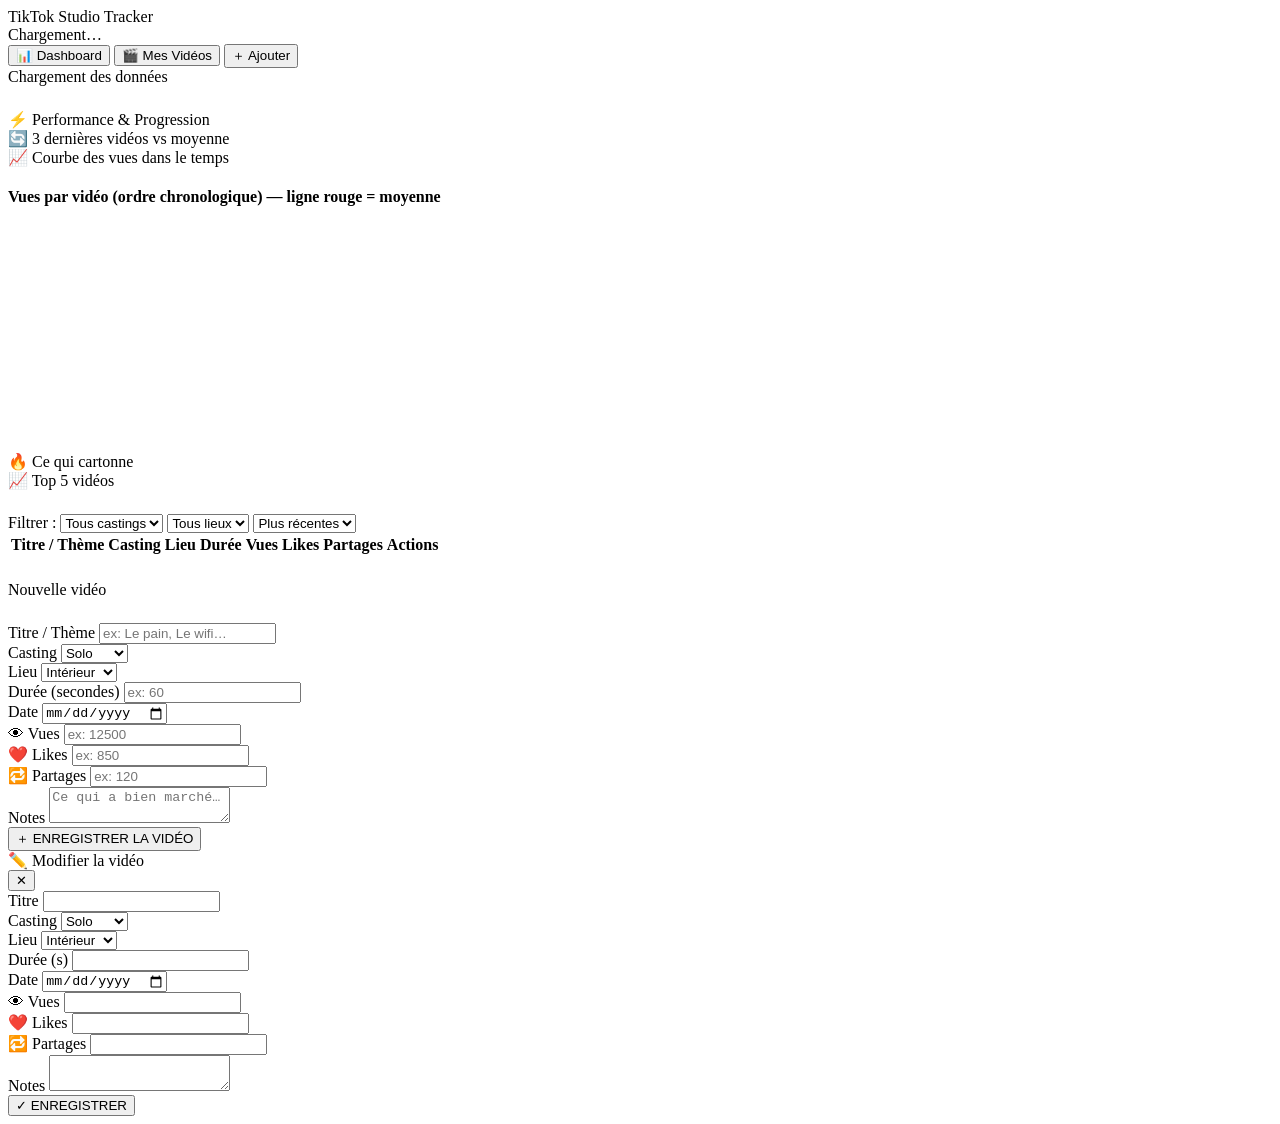
==== commit e7ac4271: "index.html" ====
--- a/index.html
+++ b/index.html
@@ -1,594 +1,219 @@
 <!DOCTYPE html>
 <html lang="fr">
 <head>
-<meta charset="UTF-8">
-<meta name="viewport" content="width=device-width, initial-scale=1.0">
-<title>TikTok Tracker — Studio</title>
-<link href="https://fonts.googleapis.com/css2?family=Bebas+Neue&family=DM+Sans:wght@300;400;600&family=DM+Mono&display=swap" rel="stylesheet">
-<style>
-:root {
-  --bg:#f5f0e8;--ink:#0f0e0b;--muted:#8a8478;--border:#d8d2c6;
-  --card:#fff;--red:#e8341a;--green:#1a9e5c;--blue:#1a5ce8;--yellow:#f5c518;--pink:#ff4d8f;
-}
-*{box-sizing:border-box;margin:0;padding:0;}
-body{background:var(--bg);color:var(--ink);font-family:'DM Sans',sans-serif;min-height:100vh;}
-header{background:var(--ink);color:var(--bg);padding:1.5rem 2rem;display:flex;align-items:center;justify-content:space-between;flex-wrap:wrap;gap:1rem;}
-.logo{font-family:'Bebas Neue',sans-serif;font-size:2rem;letter-spacing:.05em;line-height:1;}
-.logo span{color:var(--pink);}
-.header-meta{font-size:.8rem;color:#888;font-family:'DM Mono',monospace;}
-nav{background:var(--ink);border-top:1px solid #222;display:flex;padding:0 2rem;}
-.nav-btn{background:none;border:none;color:#666;font-family:'DM Sans',sans-serif;font-size:.85rem;font-weight:600;padding:.8rem 1.2rem;cursor:pointer;border-bottom:2px solid transparent;transition:all .2s;}
-.nav-btn:hover{color:var(--bg);}
-.nav-btn.active{color:var(--pink);border-bottom-color:var(--pink);}
-.page{display:none;padding:2rem;max-width:1100px;margin:0 auto;}
-.page.active{display:block;}
-.kpi-row{display:grid;grid-template-columns:repeat(auto-fit,minmax(150px,1fr));gap:1rem;margin-bottom:2rem;}
-.kpi{background:var(--card);border:1.5px solid var(--border);border-radius:12px;padding:1.2rem 1.4rem;position:relative;overflow:hidden;}
-.kpi::before{content:'';position:absolute;top:0;left:0;right:0;height:3px;}
-.kpi.k-red::before{background:var(--red);}.kpi.k-green::before{background:var(--green);}
-.kpi.k-blue::before{background:var(--blue);}.kpi.k-pink::before{background:var(--pink);}
-.kpi.k-yellow::before{background:var(--yellow);}
-.kpi-label{font-size:.72rem;color:var(--muted);text-transform:uppercase;letter-spacing:.1em;margin-bottom:.3rem;}
-.kpi-val{font-family:'Bebas Neue',sans-serif;font-size:2rem;line-height:1;}
-.kpi-sub{font-size:.72rem;color:var(--muted);margin-top:.2rem;}
-.sec-title{font-family:'Bebas Neue',sans-serif;font-size:1.4rem;letter-spacing:.05em;margin-bottom:1rem;display:flex;align-items:center;gap:.6rem;}
-.sec-title::after{content:'';flex:1;height:1px;background:var(--border);}
-.insights-grid{display:grid;grid-template-columns:repeat(auto-fit,minmax(260px,1fr));gap:1rem;margin-bottom:2rem;}
-.insight-card{background:var(--card);border:1.5px solid var(--border);border-radius:12px;padding:1.2rem 1.4rem;}
-.insight-card h4{font-size:.78rem;text-transform:uppercase;letter-spacing:.1em;color:var(--muted);margin-bottom:.8rem;}
-.insight-item{display:flex;justify-content:space-between;align-items:center;padding:.4rem 0;border-bottom:1px solid var(--border);font-size:.88rem;}
-.insight-item:last-child{border-bottom:none;}
-.insight-bar-wrap{display:flex;align-items:center;gap:.6rem;}
-.insight-bar{height:6px;border-radius:3px;background:var(--pink);}
-.insight-num{font-family:'DM Mono',monospace;font-size:.8rem;color:var(--muted);}
-.table-wrap{background:var(--card);border:1.5px solid var(--border);border-radius:12px;overflow:hidden;}
-table{width:100%;border-collapse:collapse;}
-thead{background:var(--ink);color:var(--bg);}
-th{padding:.8rem 1rem;text-align:left;font-size:.72rem;text-transform:uppercase;letter-spacing:.1em;font-weight:600;}
-td{padding:.75rem 1rem;font-size:.85rem;border-bottom:1px solid var(--border);vertical-align:middle;}
-tr:last-child td{border-bottom:none;}
-tr:hover td{background:#faf8f4;}
-.badge{display:inline-block;padding:2px 8px;border-radius:4px;font-size:.72rem;font-weight:600;}
-.badge-solo{background:#fde8e4;color:var(--red);}
-.badge-duo{background:#e4eefe;color:var(--blue);}
-.badge-groupe{background:#e4f5ec;color:var(--green);}
-.badge-interieur{background:#f5f0e8;color:var(--muted);border:1px solid var(--border);}
-.badge-exterieur{background:#e4f5ec;color:var(--green);}
-.badge-studio{background:#f0e4fe;color:#7b2fe8;}
-.viral{color:var(--green);font-weight:600;}
-.medium{color:var(--blue);}
-.low{color:var(--muted);}
-.action-btns{display:flex;gap:4px;}
-.edit-btn,.del-btn{border-radius:6px;padding:4px 10px;cursor:pointer;font-size:.78rem;font-weight:600;transition:all .15s;border:1.5px solid var(--border);background:none;color:var(--muted);}
-.edit-btn:hover{background:var(--blue);color:#fff;border-color:var(--blue);}
-.del-btn:hover{background:var(--red);color:#fff;border-color:var(--red);}
-.form-card{background:var(--card);border:1.5px solid var(--border);border-radius:16px;padding:2rem;max-width:700px;}
-.form-grid{display:grid;grid-template-columns:1fr 1fr;gap:1rem;margin-bottom:1rem;}
-@media(max-width:600px){.form-grid{grid-template-columns:1fr;}}
-.form-full{grid-column:1/-1;}
-.field label{display:block;font-size:.75rem;font-weight:600;text-transform:uppercase;letter-spacing:.08em;color:var(--muted);margin-bottom:.4rem;}
-.field input,.field select,.field textarea{width:100%;background:var(--bg);border:1.5px solid var(--border);border-radius:8px;padding:.6rem .9rem;font-family:'DM Sans',sans-serif;font-size:.9rem;color:var(--ink);transition:border-color .2s;}
-.field input:focus,.field select:focus,.field textarea:focus{outline:none;border-color:var(--pink);}
-.field textarea{resize:vertical;min-height:70px;}
-.submit-btn{background:var(--ink);color:var(--bg);border:none;border-radius:10px;padding:.85rem 2rem;font-family:'Bebas Neue',sans-serif;font-size:1.1rem;letter-spacing:.08em;cursor:pointer;transition:all .15s;margin-top:.5rem;}
-.submit-btn:hover{background:var(--pink);transform:translateY(-1px);}
-.filter-bar{display:flex;gap:.6rem;flex-wrap:wrap;margin-bottom:1.2rem;align-items:center;}
-.filter-bar label{font-size:.78rem;color:var(--muted);font-weight:600;}
-.filter-select{background:var(--card);border:1.5px solid var(--border);border-radius:8px;padding:.4rem .7rem;font-family:'DM Sans',sans-serif;font-size:.82rem;color:var(--ink);cursor:pointer;}
-.empty{text-align:center;padding:3rem;color:var(--muted);}
-.empty .big{font-family:'Bebas Neue',sans-serif;font-size:2rem;margin-bottom:.5rem;}
-@media(max-width:700px){header{padding:1rem;}.logo{font-size:1.4rem;}nav{padding:0 .5rem;overflow-x:auto;}.nav-btn{padding:.7rem .8rem;font-size:.78rem;}.page{padding:1rem;}.kpi-row{grid-template-columns:1fr 1fr;}.kpi{padding:.9rem 1rem;}.kpi-val{font-size:1.5rem;}.insights-grid{grid-template-columns:1fr;}.perf-grid{grid-template-columns:1fr 1fr;}.vs-row{flex-direction:column;}.table-wrap{overflow-x:auto;}table{min-width:550px;}.chart-card{padding:1rem;}.form-grid{grid-template-columns:1fr;}.form-card{padding:1.2rem;}.filter-bar{gap:.4rem;}.sec-title{font-size:1.1rem;}.modal{padding:1.2rem;}}
-.modal-overlay{display:none;position:fixed;inset:0;background:rgba(15,14,11,.7);backdrop-filter:blur(4px);z-index:100;align-items:center;justify-content:center;padding:1rem;}
-.modal-overlay.open{display:flex;}
-.modal{background:var(--card);border:1.5px solid var(--border);border-radius:16px;padding:2rem;width:100%;max-width:620px;max-height:90vh;overflow-y:auto;animation:slideUp .25s cubic-bezier(.17,.67,.42,1.1);}
-@keyframes slideUp{from{transform:translateY(30px);opacity:0;}to{transform:translateY(0);opacity:1;}}
-.modal-header{display:flex;justify-content:space-between;align-items:center;margin-bottom:1.5rem;}
-.modal-title{font-family:'Bebas Neue',sans-serif;font-size:1.4rem;letter-spacing:.05em;}
-.modal-close{background:none;border:1.5px solid var(--border);border-radius:8px;width:32px;height:32px;cursor:pointer;font-size:1rem;color:var(--muted);display:flex;align-items:center;justify-content:center;transition:all .15s;}
-.modal-close:hover{background:var(--ink);color:var(--bg);}
-.btn-save{background:var(--pink);color:#fff;border:none;border-radius:10px;padding:.75rem 1.8rem;font-family:'Bebas Neue',sans-serif;font-size:1.05rem;letter-spacing:.08em;cursor:pointer;transition:all .15s;margin-top:.5rem;}
-.btn-save:hover{filter:brightness(1.1);}
-#toast{position:fixed;bottom:2rem;left:50%;transform:translateX(-50%) translateY(100px);background:var(--ink);color:var(--bg);padding:.8rem 1.6rem;border-radius:100px;font-size:.85rem;font-weight:600;transition:transform .3s cubic-bezier(.17,.67,.42,1.3);z-index:999;pointer-events:none;}
-#toast.show{transform:translateX(-50%) translateY(0);}
-
-/* ── CHART ── */
-.chart-card{background:var(--card);border:1.5px solid var(--border);border-radius:12px;padding:1.4rem 1.6rem;margin-bottom:2rem;}
-.chart-card h4{font-size:.78rem;text-transform:uppercase;letter-spacing:.1em;color:var(--muted);margin-bottom:1.2rem;}
-.chart-wrap{position:relative;width:100%;overflow-x:auto;}
-canvas{display:block;}
-
-/* ── PERF CARDS ── */
-.perf-grid{display:grid;grid-template-columns:repeat(auto-fit,minmax(220px,1fr));gap:1rem;margin-bottom:2rem;}
-.perf-card{background:var(--card);border:1.5px solid var(--border);border-radius:12px;padding:1.2rem 1.4rem;}
-.perf-card .label{font-size:.72rem;text-transform:uppercase;letter-spacing:.1em;color:var(--muted);margin-bottom:.5rem;}
-.perf-card .val{font-family:'Bebas Neue',sans-serif;font-size:1.6rem;line-height:1;margin-bottom:.3rem;}
-.perf-card .sub{font-size:.8rem;color:var(--muted);}
-.perf-card.good .val{color:var(--green);}
-.perf-card.warn .val{color:var(--yellow);}
-.perf-card.bad .val{color:var(--red);}
-
-/* ── DERNIÈRES VS MOYENNE ── */
-.vs-row{display:flex;gap:1rem;flex-wrap:wrap;margin-bottom:2rem;}
-.vs-card{flex:1;min-width:180px;background:var(--card);border:1.5px solid var(--border);border-radius:12px;padding:1.2rem;}
-.vs-card .vs-title{font-size:.75rem;color:var(--muted);text-transform:uppercase;letter-spacing:.08em;margin-bottom:.6rem;}
-.vs-card .vs-val{font-family:'Bebas Neue',sans-serif;font-size:1.8rem;line-height:1;}
-.vs-card .vs-diff{font-size:.8rem;margin-top:.3rem;font-weight:600;}
-.vs-diff.up{color:var(--green);}
-.vs-diff.down{color:var(--red);}
-.vs-diff.eq{color:var(--muted);}
-</style>
+  <meta charset="UTF-8">
+  <meta name="viewport" content="width=device-width, initial-scale=1.0">
+  <title>TikTok Tracker — Studio</title>
+  <link href="https://fonts.googleapis.com/css2?family=Bebas+Neue&family=DM+Sans:wght@300;400;600&family=DM+Mono&display=swap" rel="stylesheet">
+  <link rel="stylesheet" href="css/style.css">
 </head>
 <body>
 
-<header>
-  <div class="logo">TikTok <span>Studio</span> Tracker</div>
-  <div class="header-meta" id="header-count">0 vidéos</div>
-</header>
-<nav>
-  <button class="nav-btn active" onclick="showPage('dashboard')">📊 Dashboard</button>
-  <button class="nav-btn" onclick="showPage('videos')">🎬 Mes Vidéos</button>
-  <button class="nav-btn" onclick="showPage('add')">＋ Ajouter</button>
-</nav>
-
-<div class="page active" id="page-dashboard">
-  <div style="height:1.5rem"></div>
-  <div class="kpi-row" id="kpi-row"></div>
-  <div class="sec-title">⚡ Performance & Progression</div>
-  <div class="perf-grid" id="perf-grid"></div>
-  <div class="sec-title">🔄 3 dernières vidéos vs moyenne</div>
-  <div class="vs-row" id="vs-row"></div>
-  <div class="sec-title">📈 Courbe des vues dans le temps</div>
-  <div class="chart-card">
-    <h4>Vues par vidéo (ordre chronologique) — ligne rouge = moyenne</h4>
-    <div class="chart-wrap"><canvas id="chart-vues" height="220"></canvas></div>
-  </div>
-  <div id="analytics-section"></div>
-  <div class="sec-title">🔥 Ce qui cartonne</div>
-  <div class="insights-grid" id="insights-grid"></div>
-  <div class="sec-title">📈 Top 5 vidéos</div>
-  <div id="top5"></div>
-</div>
-
-<div class="page" id="page-videos">
-  <div style="height:1.5rem"></div>
-  <div class="filter-bar">
-    <label>Filtrer :</label>
-    <select class="filter-select" id="filter-casting" onchange="renderVideos()">
-      <option value="">Tous castings</option><option value="solo">Solo</option>
-      <option value="duo">Duo</option><option value="groupe">Groupe</option>
-    </select>
-    <select class="filter-select" id="filter-lieu" onchange="renderVideos()">
-      <option value="">Tous lieux</option><option value="intérieur">Intérieur</option>
-      <option value="extérieur">Extérieur</option><option value="studio">Studio</option>
-    </select>
-    <select class="filter-select" id="filter-sort" onchange="renderVideos()">
-      <option value="date">Plus récentes</option><option value="vues">Plus vues</option>
-      <option value="likes">Plus likées</option>
-    </select>
-  </div>
-  <div class="table-wrap">
-    <table>
-      <thead><tr><th>Titre / Thème</th><th>Casting</th><th>Lieu</th><th>Durée</th><th>Vues</th><th>Likes</th><th>Partages</th><th>Actions</th></tr></thead>
-      <tbody id="videos-tbody"></tbody>
-    </table>
-  </div>
-  <div id="videos-empty" class="empty" style="display:none">
-    <div class="big">Aucune vidéo encore</div><p>Ajoutez votre première vidéo !</p>
-  </div>
-</div>
-
-<div class="page" id="page-add">
-  <div style="height:1.5rem"></div>
-  <div class="form-card">
-    <div class="sec-title" style="margin-bottom:1.5rem">Nouvelle vidéo</div>
-    <div class="form-grid">
-      <div class="field form-full"><label>Titre / Thème</label><input type="text" id="f-titre" placeholder="ex: Le pain, Le wifi…"/></div>
-      <div class="field"><label>Casting</label><select id="f-casting"><option value="solo">Solo</option><option value="duo">Duo</option><option value="groupe">Groupe</option></select></div>
-      <div class="field"><label>Lieu</label><select id="f-lieu"><option value="intérieur">Intérieur</option><option value="extérieur">Extérieur</option><option value="studio">Studio</option></select></div>
-      <div class="field"><label>Durée (secondes)</label><input type="number" id="f-duree" placeholder="ex: 60" min="1"/></div>
-      <div class="field"><label>Date</label><input type="date" id="f-date"/></div>
-      <div class="field"><label>👁 Vues</label><input type="number" id="f-vues" placeholder="ex: 12500" min="0"/></div>
-      <div class="field"><label>❤️ Likes</label><input type="number" id="f-likes" placeholder="ex: 850" min="0"/></div>
-      <div class="field"><label>🔁 Partages</label><input type="number" id="f-partages" placeholder="ex: 120" min="0"/></div>
-      <div class="field form-full"><label>Notes</label><textarea id="f-notes" placeholder="Ce qui a bien marché…"></textarea></div>
-    </div>
-    <button class="submit-btn" onclick="addVideo()">＋ ENREGISTRER LA VIDÉO</button>
-  </div>
-</div>
-
-<div class="modal-overlay" id="edit-modal" onclick="handleOverlayClick(event)">
-  <div class="modal">
-    <div class="modal-header">
-      <div class="modal-title">✏️ Modifier la vidéo</div>
-      <button class="modal-close" onclick="closeModal()">✕</button>
-    </div>
-    <div class="form-grid">
-      <div class="field form-full"><label>Titre</label><input type="text" id="e-titre"/></div>
-      <div class="field"><label>Casting</label><select id="e-casting"><option value="solo">Solo</option><option value="duo">Duo</option><option value="groupe">Groupe</option></select></div>
-      <div class="field"><label>Lieu</label><select id="e-lieu"><option value="intérieur">Intérieur</option><option value="extérieur">Extérieur</option><option value="studio">Studio</option></select></div>
-      <div class="field"><label>Durée (s)</label><input type="number" id="e-duree" min="1"/></div>
-      <div class="field"><label>Date</label><input type="date" id="e-date"/></div>
-      <div class="field"><label>👁 Vues</label><input type="number" id="e-vues" min="0"/></div>
-      <div class="field"><label>❤️ Likes</label><input type="number" id="e-likes" min="0"/></div>
-      <div class="field"><label>🔁 Partages</label><input type="number" id="e-partages" min="0"/></div>
-      <div class="field form-full"><label>Notes</label><textarea id="e-notes"></textarea></div>
-    </div>
-    <button class="btn-save" onclick="saveEdit()">✓ ENREGISTRER</button>
-  </div>
-</div>
-
-<div id="toast"></div>
-
-<script>
-var videos = [
-  {id:1,  titre:"L'objet perdu",   casting:"solo",   lieu:"intérieur", duree:98,  date:"2025-07-09", vues:10200,  likes:420,   partages:66,   notes:""},
-  {id:2,  titre:"L'évasion",       casting:"groupe", lieu:"intérieur", duree:88,  date:"2025-07-14", vues:13100,  likes:413,   partages:66,   notes:""},
-  {id:3,  titre:"La monnaie",      casting:"groupe", lieu:"intérieur", duree:27,  date:"2025-07-16", vues:12900,  likes:379,   partages:31,   notes:""},
-  {id:4,  titre:"Les huissiers",   casting:"groupe", lieu:"intérieur", duree:105, date:"2025-07-20", vues:13300,  likes:483,   partages:31,   notes:""},
-  {id:5,  titre:"La pizza",        casting:"duo",    lieu:"intérieur", duree:25,  date:"2025-07-23", vues:12400,  likes:351,   partages:33,   notes:"Touche pas a ma pizza hein"},
-  {id:6,  titre:"L'école",         casting:"groupe", lieu:"intérieur", duree:135, date:"2025-07-27", vues:560700, likes:86100, partages:1200, notes:"Notre meilleure vidéo !"},
-  {id:7,  titre:"Apple pay",       casting:"groupe", lieu:"intérieur", duree:90,  date:"2025-08-03", vues:11100,  likes:190,   partages:54,   notes:""},
-  {id:8,  titre:"La manette",      casting:"groupe", lieu:"intérieur", duree:20,  date:"2025-08-06", vues:7900,   likes:241,   partages:40,   notes:""},
-  {id:9,  titre:"Le traitre",      casting:"groupe", lieu:"intérieur", duree:131, date:"2025-08-24", vues:14500,  likes:1300,  partages:15,   notes:""},
-  {id:10, titre:"La télécommande", casting:"duo",    lieu:"intérieur", duree:35,  date:"2025-08-27", vues:3300,   likes:170,   partages:15,   notes:""},
-  {id:11, titre:"Le supérieur",    casting:"groupe", lieu:"intérieur", duree:158, date:"2025-08-31", vues:78900,  likes:7600,  partages:70,   notes:""},
-  {id:12, titre:"La fraude",       casting:"groupe", lieu:"extérieur", duree:43,  date:"2025-09-07", vues:28300,  likes:1500,  partages:29,   notes:""},
-  {id:13, titre:"Le mail",         casting:"groupe", lieu:"intérieur", duree:70,  date:"2025-09-14", vues:39000,  likes:4400,  partages:31,   notes:""},
-  {id:14, titre:"Le combat",       casting:"groupe", lieu:"intérieur", duree:103, date:"2025-09-17", vues:45200,  likes:583,   partages:43,   notes:""},
-  {id:15, titre:"Le wifi",         casting:"groupe", lieu:"intérieur", duree:49,  date:"2025-10-20", vues:75800,  likes:4300,  partages:66,   notes:""},
-  {id:16, titre:"Halloween",       casting:"groupe", lieu:"studio",    duree:143, date:"2025-10-29", vues:12900,  likes:694,   partages:25,   notes:""},
-  {id:17, titre:"Le pain",         casting:"groupe", lieu:"intérieur", duree:75,  date:"2025-11-02", vues:140000, likes:11600, partages:105,  notes:""},
-  {id:18, titre:"L'examen",        casting:"groupe", lieu:"intérieur", duree:50,  date:"2025-11-09", vues:6200,   likes:245,   partages:28,   notes:""},
-  {id:19, titre:"Le date",         casting:"groupe", lieu:"intérieur", duree:87,  date:"2025-11-28", vues:3000,   likes:70,    partages:7,    notes:""},
-];
-var nextId = 20;
-var editingId = null;
-
-function showPage(name) {
-  document.querySelectorAll('.page').forEach(function(p){p.classList.remove('active');});
-  document.querySelectorAll('.nav-btn').forEach(function(b){b.classList.remove('active');});
-  document.getElementById('page-'+name).classList.add('active');
-  document.querySelectorAll('.nav-btn')[['dashboard','videos','add'].indexOf(name)].classList.add('active');
-  if(name==='dashboard') renderDashboard();
-  if(name==='videos') renderVideos();
-}
-
-function fmt(n){
-  if(n>=1000000) return (n/1000000).toFixed(1)+'M';
-  if(n>=1000) return (n/1000).toFixed(1)+'k';
-  return String(n);
-}
-function engRate(v){return v.vues?((v.likes+v.partages)/v.vues*100):0;}
-function viralClass(vues){return vues>=50000?'viral':vues>=10000?'medium':'low';}
-function badgeCasting(c){var m={solo:'badge-solo',duo:'badge-duo',groupe:'badge-groupe'};return '<span class="badge '+(m[c]||'')+'">'+c+'</span>';}
-function badgeLieu(l){var m={'intérieur':'badge-interieur','extérieur':'badge-exterieur','studio':'badge-studio'};return '<span class="badge '+(m[l]||'')+'">'+l+'</span>';}
-function updateHeaderCount(){document.getElementById('header-count').textContent=videos.length+' vidéo'+(videos.length>1?'s':'');}
-
-function sorted(){
-  return videos.slice().sort(function(a,b){return new Date(a.date)-new Date(b.date);});
-}
-
-function renderDashboard(){
-  updateHeaderCount();
-  var sv = sorted();
-  var tv=sv.reduce(function(s,v){return s+v.vues;},0);
-  var tl=sv.reduce(function(s,v){return s+v.likes;},0);
-  var tp=sv.reduce(function(s,v){return s+v.partages;},0);
-  var ae=sv.length?(sv.reduce(function(s,v){return s+engRate(v);},0)/sv.length).toFixed(1):0;
-  var best=sv.length?sv.reduce(function(a,b){return a.vues>b.vues?a:b;}):null;
-  var avgVues = sv.length ? Math.round(tv/sv.length) : 0;
-
-  document.getElementById('kpi-row').innerHTML=
-    '<div class="kpi k-pink"><div class="kpi-label">Total Vues</div><div class="kpi-val">'+fmt(tv)+'</div><div class="kpi-sub">'+sv.length+' vidéos</div></div>'+
-    '<div class="kpi k-red"><div class="kpi-label">Total Likes</div><div class="kpi-val">'+fmt(tl)+'</div></div>'+
-    '<div class="kpi k-blue"><div class="kpi-label">Partages</div><div class="kpi-val">'+fmt(tp)+'</div></div>'+
-    '<div class="kpi k-green"><div class="kpi-label">Moy. Vues</div><div class="kpi-val">'+fmt(avgVues)+'</div><div class="kpi-sub">par vidéo</div></div>'+
-    '<div class="kpi k-yellow"><div class="kpi-label">Meilleure</div><div class="kpi-val" style="font-size:.95rem;line-height:1.3">'+(best?best.titre.substring(0,18)+'…':'—')+'</div><div class="kpi-sub">'+(best?fmt(best.vues)+' vues':'')+'</div></div>';
-
-  // ── PERF CARDS ──
-  var first50 = null, first100 = null;
-  for(var i=0;i<sv.length;i++){
-    if(!first50 && sv[i].vues>=50000) first50 = {n:i+1, titre:sv[i].titre};
-    if(!first100 && sv[i].vues>=100000) first100 = {n:i+1, titre:sv[i].titre};
-  }
-  var aboveMoy = sv.filter(function(v){return v.vues>=avgVues;}).length;
-  var scorePct = sv.length ? Math.round(aboveMoy/sv.length*100) : 0;
-  var scoreClass = scorePct>=50?'good':scorePct>=30?'warn':'bad';
-
-  document.getElementById('perf-grid').innerHTML=
-    '<div class="perf-card '+(first50?'good':'bad')+'"><div class="label">⚡ 1ère vidéo +50k vues</div><div class="val">'+(first50?'Vidéo #'+first50.n:'Pas encore')+'</div><div class="sub">'+(first50?first50.titre:'Continuez !')+'</div></div>'+
-    '<div class="perf-card '+(first100?'good':'warn')+'"><div class="label">🚀 1ère vidéo +100k vues</div><div class="val">'+(first100?'Vidéo #'+first100.n:'Pas encore')+'</div><div class="sub">'+(first100?first100.titre:'Bientôt !')+'</div></div>'+
-    '<div class="perf-card '+scoreClass+'"><div class="label">📊 Score de régularité</div><div class="val">'+scorePct+'%</div><div class="sub">'+aboveMoy+' vidéos sur '+sv.length+' au-dessus de la moyenne ('+fmt(avgVues)+')</div></div>'+
-    '<div class="perf-card"><div class="label">📈 Progression</div><div class="val">'+function(){var h=sv.slice(-5);var l=sv.slice(0,5);var ah=h.reduce(function(s,v){return s+v.vues;},0)/h.length;var al=l.reduce(function(s,v){return s+v.vues;},0)/l.length;var d=Math.round((ah-al)/al*100);return (d>=0?'+':'')+d+'%';}()+'</div><div class="sub">Moy. 5 dernières vs 5 premières</div></div>';
-
-  // ── 3 DERNIÈRES VS MOYENNE ──
-  var last3 = sv.slice(-3).reverse();
-  var vsHtml = '';
-  last3.forEach(function(v){
-    var diff = avgVues ? Math.round((v.vues - avgVues)/avgVues*100) : 0;
-    var cls = diff>=10?'up':diff<=-10?'down':'eq';
-    var arrow = diff>=10?'↑':diff<=-10?'↓':'→';
-    vsHtml += '<div class="vs-card"><div class="vs-title">'+v.titre+'</div><div class="vs-val">'+fmt(v.vues)+'</div><div class="vs-diff '+cls+'">'+arrow+' '+(diff>=0?'+':'')+diff+'% vs moyenne</div></div>';
-  });
-  vsHtml += '<div class="vs-card" style="border-color:var(--border);background:#faf8f4"><div class="vs-title">Moyenne générale</div><div class="vs-val" style="color:var(--muted)">'+fmt(avgVues)+'</div><div class="sub" style="font-size:.8rem;color:var(--muted);margin-top:.3rem">sur '+sv.length+' vidéos</div></div>';
-  document.getElementById('vs-row').innerHTML = vsHtml;
-
-  // ── CHART ──
-  renderChart(sv, avgVues);
-
-  // ── ANALYTICS ──
-  renderAnalytics(sv);
-
-  // ── INSIGHTS ──
-  if(sv.length<2){document.getElementById('insights-grid').innerHTML='<p style="color:var(--muted)">Ajoutez au moins 2 vidéos !</p>';}
-  else{
-    var cm={},lm={},dB={'< 20s':0,'20-40s':0,'40-60s':0,'> 60s':0},dBV={'< 20s':0,'20-40s':0,'40-60s':0,'> 60s':0};
-    sv.forEach(function(v){
-      if(!cm[v.casting]) cm[v.casting]={count:0,vues:0}; cm[v.casting].count++; cm[v.casting].vues+=v.vues;
-      if(!lm[v.lieu]) lm[v.lieu]={count:0,vues:0}; lm[v.lieu].count++; lm[v.lieu].vues+=v.vues;
-      var k=v.duree<20?'< 20s':v.duree<40?'20-40s':v.duree<60?'40-60s':'> 60s'; dB[k]++; dBV[k]+=v.vues;
-    });
-    var maxC=Math.max.apply(null,Object.values(cm).map(function(x){return x.vues;}));
-    var maxL=Math.max.apply(null,Object.values(lm).map(function(x){return x.vues;}));
-    var maxD=Math.max.apply(null,Object.values(dBV));
-    function rows(map,maxV,color){
-      return Object.entries(map).sort(function(a,b){return b[1].vues-a[1].vues;}).map(function(e){
-        var pct=maxV?Math.round(e[1].vues/maxV*100):0;
-        return '<div class="insight-item"><span>'+e[0]+' <span style="color:var(--muted);font-size:.75rem">('+e[1].count+' vidéo'+(e[1].count>1?'s':'')+')</span></span><div class="insight-bar-wrap"><div class="insight-bar" style="width:'+pct+'px;max-width:80px;background:'+color+'"></div><span class="insight-num">'+fmt(e[1].vues)+'</span></div></div>';
-      }).join('');
-    }
-    var dRows=Object.entries(dBV).filter(function(e){return dB[e[0]]>0;}).sort(function(a,b){return b[1]-a[1];}).map(function(e){
-      var pct=maxD?Math.round(e[1]/maxD*100):0;
-      return '<div class="insight-item"><span>'+e[0]+' <span style="color:var(--muted);font-size:.75rem">('+dB[e[0]]+' vidéo'+(dB[e[0]]>1?'s':'')+')</span></span><div class="insight-bar-wrap"><div class="insight-bar" style="width:'+pct+'px;max-width:80px;background:var(--green)"></div><span class="insight-num">'+fmt(e[1])+'</span></div></div>';
-    }).join('');
-    document.getElementById('insights-grid').innerHTML=
-      '<div class="insight-card"><h4>🎭 Casting → Vues</h4>'+rows(cm,maxC,'var(--pink)')+'</div>'+
-      '<div class="insight-card"><h4>📍 Lieu → Vues</h4>'+rows(lm,maxL,'var(--blue)')+'</div>'+
-      '<div class="insight-card"><h4>⏱ Durée → Vues</h4>'+dRows+'</div>';
-  }
-
-  // ── TOP 5 ──
-  var top=sv.slice().sort(function(a,b){return b.vues-a.vues;}).slice(0,5);
-  document.getElementById('top5').innerHTML=top.length?'<div class="table-wrap"><table><thead><tr><th>#</th><th>Titre</th><th>Casting</th><th>Lieu</th><th>Vues</th><th>Eng.</th></tr></thead><tbody>'+
-    top.map(function(v,i){return '<tr><td style="font-family:\'Bebas Neue\',sans-serif;font-size:1.1rem;color:var(--muted)">'+(i+1)+'</td><td>'+v.titre+'</td><td>'+badgeCasting(v.casting)+'</td><td>'+badgeLieu(v.lieu)+'</td><td class="'+viralClass(v.vues)+'">'+fmt(v.vues)+'</td><td style="font-family:\'DM Mono\',monospace;font-size:.82rem">'+engRate(v).toFixed(1)+'%</td></tr>';}).join('')+
-    '</tbody></table></div>':'';
-}
-
-// ── CHART ──────────────────────────────────────────────
-function renderChart(sv, avgVues){
-  var canvas = document.getElementById('chart-vues');
-  var W = canvas.parentElement.offsetWidth || 700;
-  canvas.width = W; canvas.height = 220;
-  var ctx = canvas.getContext('2d');
-  var pad = {top:20, right:20, bottom:50, left:60};
-  var cw = W - pad.left - pad.right;
-  var ch = 220 - pad.top - pad.bottom;
-  var maxV = Math.max.apply(null, sv.map(function(v){return v.vues;}));
-  var n = sv.length;
-
-  ctx.clearRect(0,0,W,220);
-
-  // grid lines
-  ctx.strokeStyle='#e8e2d8'; ctx.lineWidth=1;
-  for(var g=0;g<=4;g++){
-    var gy = pad.top + ch - (g/4)*ch;
-    ctx.beginPath(); ctx.moveTo(pad.left,gy); ctx.lineTo(pad.left+cw,gy); ctx.stroke();
-    ctx.fillStyle='#8a8478'; ctx.font='10px DM Mono,monospace'; ctx.textAlign='right';
-    ctx.fillText(fmt(Math.round(maxV*g/4)), pad.left-6, gy+4);
-  }
-
-  // moyenne line
-  var avgY = pad.top + ch - (avgVues/maxV)*ch;
-  ctx.strokeStyle='#e8341a'; ctx.lineWidth=1.5; ctx.setLineDash([5,4]);
-  ctx.beginPath(); ctx.moveTo(pad.left, avgY); ctx.lineTo(pad.left+cw, avgY); ctx.stroke();
-  ctx.setLineDash([]);
-  ctx.fillStyle='#e8341a'; ctx.font='bold 10px DM Mono,monospace'; ctx.textAlign='left';
-  ctx.fillText('moy. '+fmt(avgVues), pad.left+4, avgY-5);
-
-  // area fill
-  var grad = ctx.createLinearGradient(0, pad.top, 0, pad.top+ch);
-  grad.addColorStop(0,'rgba(255,77,143,0.25)');
-  grad.addColorStop(1,'rgba(255,77,143,0)');
-  ctx.fillStyle = grad;
-  ctx.beginPath();
-  sv.forEach(function(v,i){
-    var x = pad.left + (i/(n-1))*cw;
-    var y = pad.top + ch - (v.vues/maxV)*ch;
-    if(i===0) ctx.moveTo(x, y); else ctx.lineTo(x, y);
-  });
-  ctx.lineTo(pad.left+cw, pad.top+ch);
-  ctx.lineTo(pad.left, pad.top+ch);
-  ctx.closePath(); ctx.fill();
-
-  // line
-  ctx.strokeStyle='#ff4d8f'; ctx.lineWidth=2.5; ctx.setLineDash([]);
-  ctx.beginPath();
-  sv.forEach(function(v,i){
-    var x = pad.left + (n>1?(i/(n-1))*cw:cw/2);
-    var y = pad.top + ch - (v.vues/maxV)*ch;
-    if(i===0) ctx.moveTo(x,y); else ctx.lineTo(x,y);
-  });
-  ctx.stroke();
-
-  // dots + labels
-  sv.forEach(function(v,i){
-    var x = pad.left + (n>1?(i/(n-1))*cw:cw/2);
-    var y = pad.top + ch - (v.vues/maxV)*ch;
-    ctx.beginPath();
-    ctx.arc(x, y, v.vues>=50000?6:4, 0, Math.PI*2);
-    ctx.fillStyle = v.vues>=50000?'#1a9e5c':'#ff4d8f';
-    ctx.fill();
-    ctx.strokeStyle='#fff'; ctx.lineWidth=2; ctx.stroke();
-
-    // x label
-    ctx.fillStyle='#8a8478'; ctx.font='9px DM Mono,monospace'; ctx.textAlign='center';
-    var short = v.titre.split(' ').slice(0,2).join(' ');
-    ctx.fillText(short, x, 220-pad.bottom+14);
-
-    // value on top for high ones
-    if(v.vues>=50000){
-      ctx.fillStyle='#0f0e0b'; ctx.font='bold 10px DM Mono,monospace';
-      ctx.fillText(fmt(v.vues), x, y-12);
-    }
-  });
-}
-
-// ── ANALYTICS ──────────────────────────────────────────
-function renderAnalytics(sv) {
-  var HIT = 50000, FLOP = 15000;
-
-  // ── FLOP/HIT SEQUENCE ──
-  var seqHtml = '<div class="chart-card" style="margin-bottom:2rem"><h4>Chaque barre = une vidéo — 💀 flop / 😐 moyen / 🔥 hit</h4><div style="display:flex;flex-wrap:wrap;gap:6px;align-items:flex-end;padding-top:.5rem">';
-  var flopCount = 0, flopBeforeHit = [];
-  sv.forEach(function(v, i){
-    var isHit = v.vues >= HIT, isFlop = v.vues < FLOP;
-    if(isHit){ flopBeforeHit.push(flopCount); flopCount=0; } else { flopCount++; }
-    var h = Math.max(24, Math.min(80, Math.round(v.vues/HIT*80)));
-    var bg = isHit?'var(--green)':isFlop?'#fde8e4':'rgba(245,197,24,.3)';
-    var border = isHit?'var(--green)':isFlop?'var(--red)':'var(--yellow)';
-    var textColor = isHit?'#fff':isFlop?'var(--red)':'#0f0e0b';
-    var emoji = isHit?'🔥':isFlop?'💀':'😐';
-    var short = v.titre.split(' ').slice(0,2).join(' ');
-    seqHtml += '<div style="display:flex;flex-direction:column;align-items:center;gap:4px" title="'+v.titre+' — '+fmt(v.vues)+' vues">';
-    seqHtml += '<div style="font-size:.65rem;color:var(--muted);font-family:\'DM Mono\',monospace">'+(i+1)+'</div>';
-    seqHtml += '<div style="width:38px;height:'+h+'px;background:'+bg+';border:2px solid '+border+';border-radius:6px;display:flex;align-items:center;justify-content:center;font-size:'+(isHit?'1.1':'0.85')+'rem">'+emoji+'</div>';
-    seqHtml += '<div style="font-size:.62rem;color:'+textColor+';text-align:center;max-width:38px;line-height:1.2;font-weight:'+(isHit?'700':'400')+'">'+short+'</div>';
-    seqHtml += '</div>';
-  });
-  seqHtml += '</div>';
-  var avgFlops = flopBeforeHit.length?(flopBeforeHit.reduce(function(s,n){return s+n;},0)/flopBeforeHit.length).toFixed(1):'—';
-  seqHtml += '<div style="margin-top:1rem;padding:.8rem 1rem;background:var(--bg);border-radius:8px;display:flex;gap:2rem;flex-wrap:wrap">';
-  seqHtml += '<div><div style="font-size:.72rem;color:var(--muted);text-transform:uppercase;letter-spacing:.1em">Moy. flops avant un hit</div><div style="font-family:\'Bebas Neue\',sans-serif;font-size:1.6rem;color:var(--pink)">'+avgFlops+'</div></div>';
-  seqHtml += '<div><div style="font-size:.72rem;color:var(--muted);text-transform:uppercase;letter-spacing:.1em">Hits</div><div style="font-family:\'Bebas Neue\',sans-serif;font-size:1.6rem;color:var(--green)">'+flopBeforeHit.length+'</div></div>';
-  seqHtml += '<div><div style="font-size:.72rem;color:var(--muted);text-transform:uppercase;letter-spacing:.1em">Flops</div><div style="font-family:\'Bebas Neue\',sans-serif;font-size:1.6rem;color:var(--red)">'+sv.filter(function(v){return v.vues<FLOP;}).length+'</div></div>';
-  seqHtml += '<div><div style="font-size:.72rem;color:var(--muted);text-transform:uppercase;letter-spacing:.1em">Séquences</div><div style="font-family:\'Bebas Neue\',sans-serif;font-size:1rem;color:var(--ink);line-height:1.6">'+flopBeforeHit.map(function(n){return n+' flop'+(n>1?'s':'')+'→🔥';}).join(' · ')+'</div></div>';
-  seqHtml += '</div></div>';
-
-  // ── MOMENTUM ──
-  var momHtml = '<div style="display:grid;grid-template-columns:repeat(auto-fit,minmax(260px,1fr));gap:1rem;margin-bottom:2rem">';
-  sv.forEach(function(v, i){
-    if(v.vues < HIT) return;
-    var before = i>0?sv[i-1]:null, after = i<sv.length-1?sv[i+1]:null;
-    var afterDiff = after?Math.round((after.vues-v.vues)/v.vues*100):null;
-    var afterColor = afterDiff===null?'var(--muted)':afterDiff<-30?'var(--red)':afterDiff>10?'var(--green)':'var(--muted)';
-    momHtml += '<div class="insight-card">';
-    momHtml += '<h4>🔥 '+v.titre+'</h4>';
-    momHtml += '<div class="insight-item"><span style="color:var(--muted);font-size:.82rem">Vidéo d\'avant</span><span style="font-size:.82rem">'+(before?before.titre+' <span style="font-family:\'DM Mono\',monospace">'+fmt(before.vues)+'</span>':'—')+'</span></div>';
-    momHtml += '<div class="insight-item"><span style="font-weight:700">Ce hit</span><span style="font-family:\'Bebas Neue\',sans-serif;font-size:1.3rem;color:var(--green)">'+fmt(v.vues)+'</span></div>';
-    momHtml += '<div class="insight-item"><span style="color:var(--muted);font-size:.82rem">Vidéo d\'après</span><span style="font-size:.82rem">'+(after?after.titre+' <span style="font-family:\'DM Mono\',monospace">'+fmt(after.vues)+'</span> <span style="color:'+afterColor+';font-weight:700">'+(afterDiff!==null?(afterDiff>0?'+':'')+afterDiff+'%':'')+'</span>':'—')+'</span></div>';
-    momHtml += '</div>';
-  });
-  momHtml += '</div>';
-
-  // ── VÉLOCITÉ ──
-  var gaps = [];
-  for(var i=1;i<sv.length;i++){ var d1=new Date(sv[i-1].date),d2=new Date(sv[i].date); gaps.push(Math.round((d2-d1)/(1000*60*60*24))); }
-  var avgGap = gaps.length?Math.round(gaps.reduce(function(s,g){return s+g;},0)/gaps.length):0;
-  var velHtml = '<div class="chart-card" style="margin-bottom:2rem"><h4>Délai entre chaque vidéo — vert = régulier · jaune = pause · rouge = longue pause</h4><div style="overflow-x:auto"><table style="width:100%;border-collapse:collapse">';
-  velHtml += '<thead style="background:var(--ink);color:var(--bg)"><tr><th style="padding:.6rem 1rem;text-align:left;font-size:.72rem;text-transform:uppercase;letter-spacing:.1em">Vidéo</th><th style="padding:.6rem 1rem;font-size:.72rem;text-transform:uppercase;letter-spacing:.1em">Délai</th><th style="padding:.6rem 1rem;font-size:.72rem;text-transform:uppercase;letter-spacing:.1em">Type</th><th style="padding:.6rem 1rem;font-size:.72rem;text-transform:uppercase;letter-spacing:.1em">Vues</th></tr></thead><tbody>';
-  var pauseStats = [];
-  for(var i=1;i<sv.length;i++){
-    var d1=new Date(sv[i-1].date),d2=new Date(sv[i].date);
-    var gap=Math.round((d2-d1)/(1000*60*60*24));
-    var isLong=gap>=25, isPause=gap>=14;
-    if(isPause) pauseStats.push({titre:sv[i].titre,gap:gap,vues:sv[i].vues});
-    var typeLabel = isLong?'<span style="color:var(--red);font-weight:700">⚠️ Longue pause ('+gap+'j)</span>':isPause?'<span style="color:var(--yellow);font-weight:700">⚡ Pause ('+gap+'j)</span>':'<span style="color:var(--green)">✓ Régulier</span>';
-    var rowBg = isLong?'rgba(232,52,26,.05)':isPause?'rgba(245,197,24,.07)':'';
-    velHtml += '<tr style="background:'+rowBg+';border-bottom:1px solid var(--border)">';
-    velHtml += '<td style="padding:.6rem 1rem;font-size:.85rem"><strong>'+sv[i].titre+'</strong><span style="color:var(--muted);font-size:.78rem;margin-left:.5rem">après '+sv[i-1].titre+'</span></td>';
-    velHtml += '<td style="padding:.6rem 1rem;font-family:\'DM Mono\',monospace;font-size:.9rem;font-weight:700">'+gap+'j</td>';
-    velHtml += '<td style="padding:.6rem 1rem;font-size:.82rem">'+typeLabel+'</td>';
-    velHtml += '<td style="padding:.6rem 1rem;font-family:\'Bebas Neue\',sans-serif;font-size:1.1rem;color:'+(sv[i].vues>=HIT?'var(--green)':sv[i].vues<FLOP?'var(--red)':'var(--blue)')+'">'+fmt(sv[i].vues)+'</td>';
-    velHtml += '</tr>';
-  }
-  velHtml += '</tbody></table>';
-  velHtml += '<div style="margin-top:1rem;padding:.8rem 1rem;background:var(--bg);border-radius:8px;display:flex;gap:2rem;flex-wrap:wrap">';
-  velHtml += '<div><div style="font-size:.72rem;color:var(--muted);text-transform:uppercase;letter-spacing:.1em">Intervalle moyen</div><div style="font-family:\'Bebas Neue\',sans-serif;font-size:1.6rem">'+avgGap+'j</div></div>';
-  pauseStats.forEach(function(p){
-    velHtml += '<div><div style="font-size:.72rem;color:var(--muted);text-transform:uppercase;letter-spacing:.1em">Retour après '+p.gap+'j</div><div style="font-family:\'Bebas Neue\',sans-serif;font-size:1.6rem;color:'+(p.vues>=HIT?'var(--green)':p.vues<FLOP?'var(--red)':'var(--blue)')+'">'+fmt(p.vues)+'</div><div style="font-size:.75rem;color:var(--muted)">'+p.titre+'</div></div>';
-  });
-  velHtml += '</div></div>';
-
-  document.getElementById('analytics-section').innerHTML =
-    '<div class="sec-title">💀→🔥 Séquence Flop / Hit</div>' + seqHtml +
-    '<div class="sec-title">⚡ Momentum — impact d\'un hit sur la vidéo suivante</div>' + momHtml +
-    '<div class="sec-title">⏱ Vélocité de publication</div>' + velHtml;
-}
-
-// ── VIDEOS ──────────────────────────────────────────────
-function renderVideos(){
-  updateHeaderCount();
-  var casting=document.getElementById('filter-casting').value;
-  var lieu=document.getElementById('filter-lieu').value;
-  var sort=document.getElementById('filter-sort').value;
-  var filtered=videos.filter(function(v){return(!casting||v.casting===casting)&&(!lieu||v.lieu===lieu);});
-  if(sort==='vues') filtered.sort(function(a,b){return b.vues-a.vues;});
-  else if(sort==='likes') filtered.sort(function(a,b){return b.likes-a.likes;});
-  else filtered.sort(function(a,b){return new Date(b.date)-new Date(a.date);});
-  var tbody=document.getElementById('videos-tbody');
-  var empty=document.getElementById('videos-empty');
-  if(!filtered.length){tbody.innerHTML='';empty.style.display='block';return;}
-  empty.style.display='none';
-  tbody.innerHTML=filtered.map(function(v){
-    var note=v.notes?'<br><span style="color:var(--muted);font-size:.75rem">'+v.notes.substring(0,50)+(v.notes.length>50?'…':'')+'</span>':'';
-    return '<tr><td><strong>'+v.titre+'</strong>'+note+'</td><td>'+badgeCasting(v.casting)+'</td><td>'+badgeLieu(v.lieu)+'</td><td style="font-family:\'DM Mono\',monospace;font-size:.82rem">'+v.duree+'s</td><td class="'+viralClass(v.vues)+'">'+fmt(v.vues)+'</td><td>'+fmt(v.likes)+'</td><td>'+fmt(v.partages)+'</td><td><div class="action-btns"><button class="edit-btn" data-id="'+v.id+'">✏️</button><button class="del-btn" data-id="'+v.id+'">✕</button></div></td></tr>';
-  }).join('');
-  tbody.querySelectorAll('.del-btn').forEach(function(btn){
-    btn.addEventListener('click',function(){
-      var id=parseInt(this.getAttribute('data-id'));
-      videos=videos.filter(function(v){return v.id!==id;});
-      renderVideos(); toast('🗑 Vidéo supprimée');
-    });
-  });
-  tbody.querySelectorAll('.edit-btn').forEach(function(btn){
-    btn.addEventListener('click',function(){openEdit(parseInt(this.getAttribute('data-id')));});
-  });
-}
-
-function addVideo(){
-  var titre=document.getElementById('f-titre').value.trim();
-  var duree=parseInt(document.getElementById('f-duree').value);
-  if(!titre) return toast('⚠ Entrez un titre !');
-  if(!duree||duree<=0) return toast('⚠ Entrez une durée !');
-  videos.push({id:nextId++,titre:titre,casting:document.getElementById('f-casting').value,lieu:document.getElementById('f-lieu').value,duree:duree,date:document.getElementById('f-date').value||new Date().toISOString().split('T')[0],vues:parseInt(document.getElementById('f-vues').value)||0,likes:parseInt(document.getElementById('f-likes').value)||0,partages:parseInt(document.getElementById('f-partages').value)||0,notes:document.getElementById('f-notes').value.trim()});
-  ['f-titre','f-duree','f-vues','f-likes','f-partages','f-notes'].forEach(function(id){document.getElementById(id).value='';});
-  toast('✓ Vidéo ajoutée !'); showPage('dashboard');
-}
-
-function openEdit(id){
-  var v=null; for(var i=0;i<videos.length;i++){if(videos[i].id===id){v=videos[i];break;}}
-  if(!v) return; editingId=id;
-  document.getElementById('e-titre').value=v.titre;
-  document.getElementById('e-casting').value=v.casting;
-  document.getElementById('e-lieu').value=v.lieu;
-  document.getElementById('e-duree').value=v.duree;
-  document.getElementById('e-date').value=v.date;
-  document.getElementById('e-vues').value=v.vues;
-  document.getElementById('e-likes').value=v.likes;
-  document.getElementById('e-partages').value=v.partages;
-  document.getElementById('e-notes').value=v.notes||'';
-  document.getElementById('edit-modal').classList.add('open');
-}
-function closeModal(){document.getElementById('edit-modal').classList.remove('open');editingId=null;}
-function handleOverlayClick(e){if(e.target===document.getElementById('edit-modal'))closeModal();}
-function saveEdit(){
-  var v=null; for(var i=0;i<videos.length;i++){if(videos[i].id===editingId){v=videos[i];break;}}
-  if(!v) return;
-  var titre=document.getElementById('e-titre').value.trim();
-  if(!titre) return toast('⚠ Titre obligatoire !');
-  v.titre=titre; v.casting=document.getElementById('e-casting').value; v.lieu=document.getElementById('e-lieu').value;
-  v.duree=parseInt(document.getElementById('e-duree').value)||v.duree; v.date=document.getElementById('e-date').value||v.date;
-  v.vues=parseInt(document.getElementById('e-vues').value)||0; v.likes=parseInt(document.getElementById('e-likes').value)||0;
-  v.partages=parseInt(document.getElementById('e-partages').value)||0; v.notes=document.getElementById('e-notes').value.trim();
-  closeModal(); renderVideos(); toast('✓ Vidéo modifiée !');
-}
-function toast(msg){
-  var el=document.getElementById('toast'); el.textContent=msg; el.classList.add('show');
-  setTimeout(function(){el.classList.remove('show');},2500);
-}
-
-document.getElementById('f-date').valueAsDate=new Date();
-renderDashboard();
-</script>
+  <!-- ── HEADER ── -->
+  <header>
+    <div class="logo">TikTok <span>Studio</span> Tracker</div>
+    <div class="header-meta" id="header-count">Chargement…</div>
+  </header>
+
+  <!-- ── NAVIGATION ── -->
+  <nav>
+    <button class="nav-btn active" onclick="showPage('dashboard')">📊 Dashboard</button>
+    <button class="nav-btn"        onclick="showPage('videos')">🎬 Mes Vidéos</button>
+    <button class="nav-btn"        onclick="showPage('add')">＋ Ajouter</button>
+  </nav>
+
+  <!-- ── LOADER ── -->
+  <div id="loader" class="loading">Chargement des données</div>
+
+  <!-- ── PAGE DASHBOARD ── -->
+  <div class="page active" id="page-dashboard">
+    <div style="height:1.5rem"></div>
+    <div class="kpi-row" id="kpi-row"></div>
+
+    <div class="sec-title">⚡ Performance & Progression</div>
+    <div class="perf-grid" id="perf-grid"></div>
+
+    <div class="sec-title">🔄 3 dernières vidéos vs moyenne</div>
+    <div class="vs-row" id="vs-row"></div>
+
+    <div class="sec-title">📈 Courbe des vues dans le temps</div>
+    <div class="chart-card">
+      <h4>Vues par vidéo (ordre chronologique) — ligne rouge = moyenne</h4>
+      <div class="chart-wrap"><canvas id="chart-vues" height="220"></canvas></div>
+    </div>
+
+    <div id="analytics-section"></div>
+
+    <div class="sec-title">🔥 Ce qui cartonne</div>
+    <div class="insights-grid" id="insights-grid"></div>
+
+    <div class="sec-title">📈 Top 5 vidéos</div>
+    <div id="top5"></div>
+  </div>
+
+  <!-- ── PAGE VIDÉOS ── -->
+  <div class="page" id="page-videos">
+    <div style="height:1.5rem"></div>
+    <div class="filter-bar">
+      <label>Filtrer :</label>
+      <select class="filter-select" id="filter-casting">
+        <option value="">Tous castings</option>
+        <option value="solo">Solo</option>
+        <option value="duo">Duo</option>
+        <option value="groupe">Groupe</option>
+      </select>
+      <select class="filter-select" id="filter-lieu">
+        <option value="">Tous lieux</option>
+        <option value="intérieur">Intérieur</option>
+        <option value="extérieur">Extérieur</option>
+        <option value="studio">Studio</option>
+      </select>
+      <select class="filter-select" id="filter-sort">
+        <option value="date">Plus récentes</option>
+        <option value="vues">Plus vues</option>
+        <option value="likes">Plus likées</option>
+      </select>
+    </div>
+    <div class="table-wrap">
+      <table>
+        <thead>
+          <tr>
+            <th>Titre / Thème</th>
+            <th>Casting</th>
+            <th>Lieu</th>
+            <th>Durée</th>
+            <th>Vues</th>
+            <th>Likes</th>
+            <th>Partages</th>
+            <th>Actions</th>
+          </tr>
+        </thead>
+        <tbody id="videos-tbody"></tbody>
+      </table>
+    </div>
+    <div id="videos-empty" class="empty" style="display:none">
+      <div class="big">Aucune vidéo encore</div>
+      <p>Ajoutez votre première vidéo !</p>
+    </div>
+  </div>
+
+  <!-- ── PAGE AJOUTER ── -->
+  <div class="page" id="page-add">
+    <div style="height:1.5rem"></div>
+    <div class="form-card">
+      <div class="sec-title" style="margin-bottom:1.5rem">Nouvelle vidéo</div>
+      <div class="form-grid">
+        <div class="field form-full">
+          <label>Titre / Thème</label>
+          <input type="text" id="f-titre" placeholder="ex: Le pain, Le wifi…"/>
+        </div>
+        <div class="field">
+          <label>Casting</label>
+          <select id="f-casting">
+            <option value="solo">Solo</option>
+            <option value="duo">Duo</option>
+            <option value="groupe">Groupe</option>
+          </select>
+        </div>
+        <div class="field">
+          <label>Lieu</label>
+          <select id="f-lieu">
+            <option value="intérieur">Intérieur</option>
+            <option value="extérieur">Extérieur</option>
+            <option value="studio">Studio</option>
+          </select>
+        </div>
+        <div class="field">
+          <label>Durée (secondes)</label>
+          <input type="number" id="f-duree" placeholder="ex: 60" min="1"/>
+        </div>
+        <div class="field">
+          <label>Date</label>
+          <input type="date" id="f-date"/>
+        </div>
+        <div class="field">
+          <label>👁 Vues</label>
+          <input type="number" id="f-vues" placeholder="ex: 12500" min="0"/>
+        </div>
+        <div class="field">
+          <label>❤️ Likes</label>
+          <input type="number" id="f-likes" placeholder="ex: 850" min="0"/>
+        </div>
+        <div class="field">
+          <label>🔁 Partages</label>
+          <input type="number" id="f-partages" placeholder="ex: 120" min="0"/>
+        </div>
+        <div class="field form-full">
+          <label>Notes</label>
+          <textarea id="f-notes" placeholder="Ce qui a bien marché…"></textarea>
+        </div>
+      </div>
+      <button class="submit-btn" id="btn-add">＋ ENREGISTRER LA VIDÉO</button>
+    </div>
+  </div>
+
+  <!-- ── MODALE ÉDITION ── -->
+  <div class="modal-overlay" id="edit-modal">
+    <div class="modal">
+      <div class="modal-header">
+        <div class="modal-title">✏️ Modifier la vidéo</div>
+        <button class="modal-close" id="btn-close-modal">✕</button>
+      </div>
+      <div class="form-grid">
+        <div class="field form-full">
+          <label>Titre</label>
+          <input type="text" id="e-titre"/>
+        </div>
+        <div class="field">
+          <label>Casting</label>
+          <select id="e-casting">
+            <option value="solo">Solo</option>
+            <option value="duo">Duo</option>
+            <option value="groupe">Groupe</option>
+          </select>
+        </div>
+        <div class="field">
+          <label>Lieu</label>
+          <select id="e-lieu">
+            <option value="intérieur">Intérieur</option>
+            <option value="extérieur">Extérieur</option>
+            <option value="studio">Studio</option>
+          </select>
+        </div>
+        <div class="field">
+          <label>Durée (s)</label>
+          <input type="number" id="e-duree" min="1"/>
+        </div>
+        <div class="field">
+          <label>Date</label>
+          <input type="date" id="e-date"/>
+        </div>
+        <div class="field">
+          <label>👁 Vues</label>
+          <input type="number" id="e-vues" min="0"/>
+        </div>
+        <div class="field">
+          <label>❤️ Likes</label>
+          <input type="number" id="e-likes" min="0"/>
+        </div>
+        <div class="field">
+          <label>🔁 Partages</label>
+          <input type="number" id="e-partages" min="0"/>
+        </div>
+        <div class="field form-full">
+          <label>Notes</label>
+          <textarea id="e-notes"></textarea>
+        </div>
+      </div>
+      <button class="btn-save" id="btn-save-edit">✓ ENREGISTRER</button>
+    </div>
+  </div>
+
+  <!-- ── TOAST ── -->
+  <div id="toast"></div>
+
+  <!-- ── SCRIPTS (modules ES6) ── -->
+  <script type="module" src="js/app.js"></script>
+
 </body>
 </html>
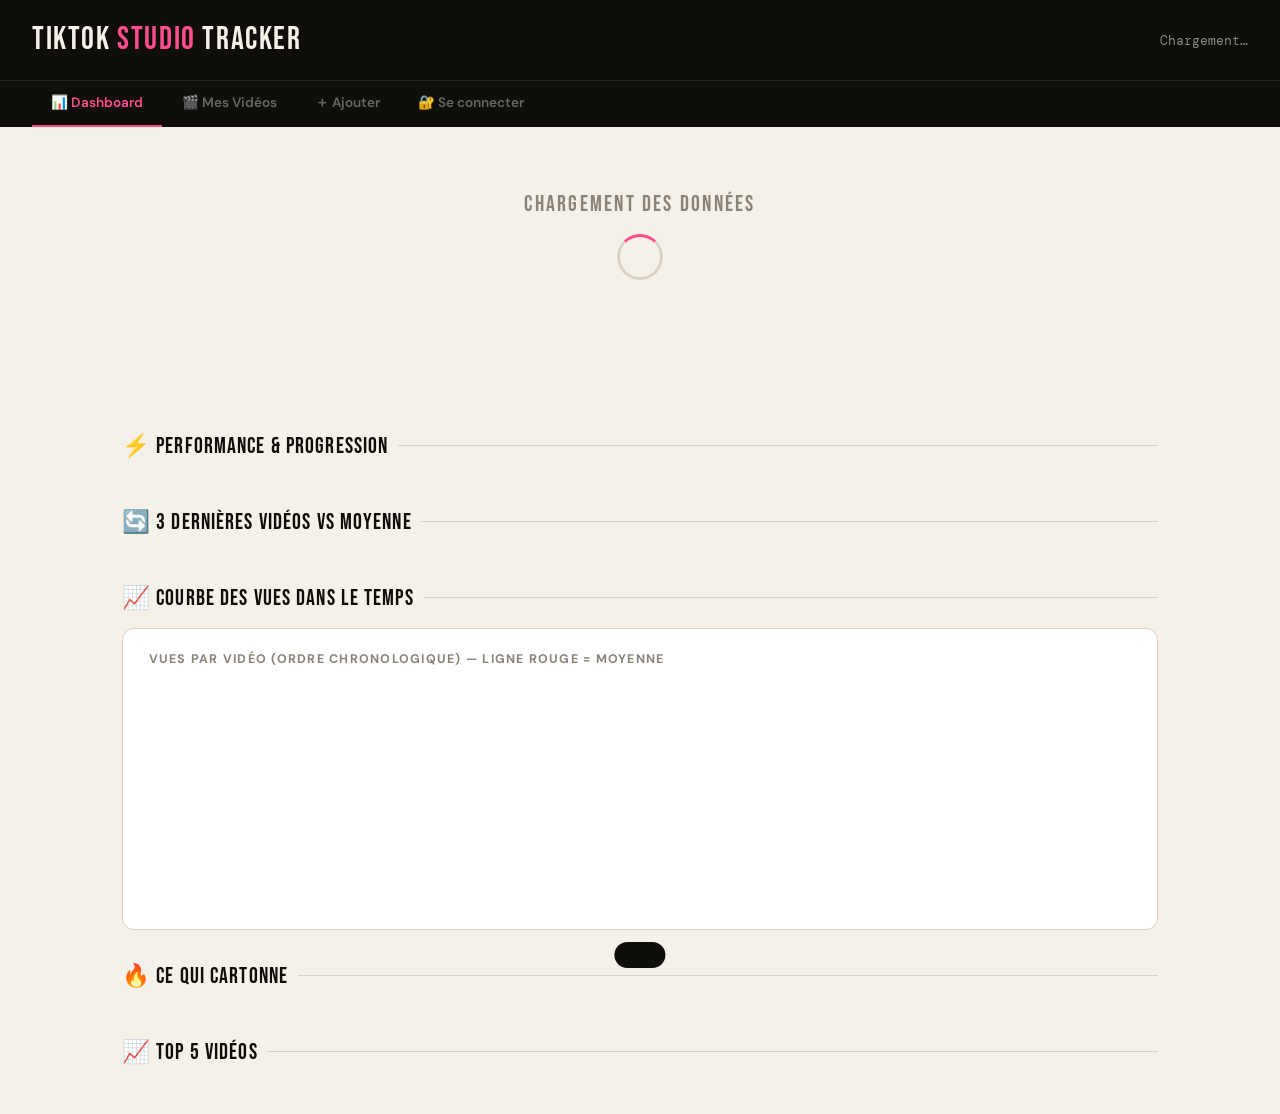
==== commit 3f505af2: "Update index.html" ====
--- a/index.html
+++ b/index.html
@@ -20,6 +20,7 @@
     <button class="nav-btn active" onclick="showPage('dashboard')">📊 Dashboard</button>
     <button class="nav-btn"        onclick="showPage('videos')">🎬 Mes Vidéos</button>
     <button class="nav-btn"        onclick="showPage('add')">＋ Ajouter</button>
+    <button class="nav-btn" id="btn-nav-login" onclick="openLoginModal('nav')">🔐 Se connecter</button>
   </nav>
 
   <!-- ── LOADER ── -->
@@ -209,6 +210,26 @@
     </div>
   </div>
 
+    <!-- ── MODAL LOGIN ── -->
+  <div class="modal-overlay" id="login-modal">
+    <div class="modal" style="max-width: 340px;">
+      <div class="modal-header">
+        <div class="modal-title">🔐 Connexion</div>
+        <button class="modal-close" id="btn-close-login">✕</button>
+      </div>
+      <p id="login-message" style="color:#aaa; font-size:0.85rem; margin-bottom:1rem;"></p>
+      <div class="field">
+        <label>Email</label>
+        <input type="email" id="login-email"/>
+      </div>
+      <div class="field" style="margin-top:0.75rem;">
+        <label>Mot de passe</label>
+        <input type="password" id="login-password"/>
+      </div>
+      <button class="btn-save" id="btn-login" style="margin-top:1rem;">→ SE CONNECTER</button>
+    </div>
+  </div>
+
   <!-- ── TOAST ── -->
   <div id="toast"></div>
 
--- a/css/style.css
+++ b/css/style.css
@@ -0,0 +1,251 @@
+/* ── VARIABLES ── */
+:root {
+  --bg: #f5f0e8;
+  --ink: #0f0e0b;
+  --muted: #8a8478;
+  --border: #d8d2c6;
+  --card: #fff;
+  --red: #e8341a;
+  --green: #1a9e5c;
+  --blue: #1a5ce8;
+  --yellow: #f5c518;
+  --pink: #ff4d8f;
+}
+
+/* ── RESET ── */
+* { box-sizing: border-box; margin: 0; padding: 0; }
+
+/* ── BASE ── */
+body {
+  background: var(--bg);
+  color: var(--ink);
+  font-family: 'DM Sans', sans-serif;
+  min-height: 100vh;
+}
+
+/* ── HEADER ── */
+header {
+  background: var(--ink);
+  color: var(--bg);
+  padding: 1.5rem 2rem;
+  display: flex;
+  align-items: center;
+  justify-content: space-between;
+  flex-wrap: wrap;
+  gap: 1rem;
+}
+.logo { font-family: 'Bebas Neue', sans-serif; font-size: 2rem; letter-spacing: .05em; line-height: 1; }
+.logo span { color: var(--pink); }
+.header-meta { font-size: .8rem; color: #888; font-family: 'DM Mono', monospace; }
+
+/* ── NAV ── */
+nav { background: var(--ink); border-top: 1px solid #222; display: flex; padding: 0 2rem; }
+.nav-btn {
+  background: none; border: none; color: #666;
+  font-family: 'DM Sans', sans-serif; font-size: .85rem; font-weight: 600;
+  padding: .8rem 1.2rem; cursor: pointer;
+  border-bottom: 2px solid transparent; transition: all .2s;
+}
+.nav-btn:hover { color: var(--bg); }
+.nav-btn.active { color: var(--pink); border-bottom-color: var(--pink); }
+
+/* ── PAGES ── */
+.page { display: none; padding: 2rem; max-width: 1100px; margin: 0 auto; }
+.page.active { display: block; }
+
+/* ── LOADING ── */
+.loading {
+  text-align: center; padding: 4rem;
+  font-family: 'Bebas Neue', sans-serif;
+  font-size: 1.4rem; color: var(--muted);
+  letter-spacing: .1em;
+}
+.loading::after {
+  content: ''; display: block; width: 40px; height: 40px;
+  border: 3px solid var(--border); border-top-color: var(--pink);
+  border-radius: 50%; margin: 1rem auto 0;
+  animation: spin .8s linear infinite;
+}
+@keyframes spin { to { transform: rotate(360deg); } }
+
+/* ── KPI ROW ── */
+.kpi-row { display: grid; grid-template-columns: repeat(auto-fit, minmax(150px, 1fr)); gap: 1rem; margin-bottom: 2rem; }
+.kpi { background: var(--card); border: 1.5px solid var(--border); border-radius: 12px; padding: 1.2rem 1.4rem; position: relative; overflow: hidden; }
+.kpi::before { content: ''; position: absolute; top: 0; left: 0; right: 0; height: 3px; }
+.kpi.k-red::before { background: var(--red); }
+.kpi.k-green::before { background: var(--green); }
+.kpi.k-blue::before { background: var(--blue); }
+.kpi.k-pink::before { background: var(--pink); }
+.kpi.k-yellow::before { background: var(--yellow); }
+.kpi-label { font-size: .72rem; color: var(--muted); text-transform: uppercase; letter-spacing: .1em; margin-bottom: .3rem; }
+.kpi-val { font-family: 'Bebas Neue', sans-serif; font-size: 2rem; line-height: 1; }
+.kpi-sub { font-size: .72rem; color: var(--muted); margin-top: .2rem; }
+
+/* ── SECTION TITLE ── */
+.sec-title {
+  font-family: 'Bebas Neue', sans-serif; font-size: 1.4rem;
+  letter-spacing: .05em; margin-bottom: 1rem;
+  display: flex; align-items: center; gap: .6rem;
+}
+.sec-title::after { content: ''; flex: 1; height: 1px; background: var(--border); }
+
+/* ── INSIGHT CARDS ── */
+.insights-grid { display: grid; grid-template-columns: repeat(auto-fit, minmax(260px, 1fr)); gap: 1rem; margin-bottom: 2rem; }
+.insight-card { background: var(--card); border: 1.5px solid var(--border); border-radius: 12px; padding: 1.2rem 1.4rem; }
+.insight-card h4 { font-size: .78rem; text-transform: uppercase; letter-spacing: .1em; color: var(--muted); margin-bottom: .8rem; }
+.insight-item { display: flex; justify-content: space-between; align-items: center; padding: .4rem 0; border-bottom: 1px solid var(--border); font-size: .88rem; }
+.insight-item:last-child { border-bottom: none; }
+.insight-bar-wrap { display: flex; align-items: center; gap: .6rem; }
+.insight-bar { height: 6px; border-radius: 3px; background: var(--pink); }
+.insight-num { font-family: 'DM Mono', monospace; font-size: .8rem; color: var(--muted); }
+
+/* ── TABLE ── */
+.table-wrap { background: var(--card); border: 1.5px solid var(--border); border-radius: 12px; overflow: hidden; }
+table { width: 100%; border-collapse: collapse; }
+thead { background: var(--ink); color: var(--bg); }
+th { padding: .8rem 1rem; text-align: left; font-size: .72rem; text-transform: uppercase; letter-spacing: .1em; font-weight: 600; }
+td { padding: .75rem 1rem; font-size: .85rem; border-bottom: 1px solid var(--border); vertical-align: middle; }
+tr:last-child td { border-bottom: none; }
+tr:hover td { background: #faf8f4; }
+
+/* ── BADGES ── */
+.badge { display: inline-block; padding: 2px 8px; border-radius: 4px; font-size: .72rem; font-weight: 600; }
+.badge-solo { background: #fde8e4; color: var(--red); }
+.badge-duo { background: #e4eefe; color: var(--blue); }
+.badge-groupe { background: #e4f5ec; color: var(--green); }
+.badge-interieur { background: #f5f0e8; color: var(--muted); border: 1px solid var(--border); }
+.badge-exterieur { background: #e4f5ec; color: var(--green); }
+.badge-studio { background: #f0e4fe; color: #7b2fe8; }
+
+/* ── VIRAL CLASSES ── */
+.viral { color: var(--green); font-weight: 600; }
+.medium { color: var(--blue); }
+.low { color: var(--muted); }
+
+/* ── ACTION BUTTONS ── */
+.action-btns { display: flex; gap: 4px; }
+.edit-btn, .del-btn {
+  border-radius: 6px; padding: 4px 10px; cursor: pointer;
+  font-size: .78rem; font-weight: 600; transition: all .15s;
+  border: 1.5px solid var(--border); background: none; color: var(--muted);
+}
+.edit-btn:hover { background: var(--blue); color: #fff; border-color: var(--blue); }
+.del-btn:hover { background: var(--red); color: #fff; border-color: var(--red); }
+
+/* ── FORM ── */
+.form-card { background: var(--card); border: 1.5px solid var(--border); border-radius: 16px; padding: 2rem; max-width: 700px; }
+.form-grid { display: grid; grid-template-columns: 1fr 1fr; gap: 1rem; margin-bottom: 1rem; }
+.form-full { grid-column: 1 / -1; }
+.field label { display: block; font-size: .75rem; font-weight: 600; text-transform: uppercase; letter-spacing: .08em; color: var(--muted); margin-bottom: .4rem; }
+.field input, .field select, .field textarea {
+  width: 100%; background: var(--bg); border: 1.5px solid var(--border);
+  border-radius: 8px; padding: .6rem .9rem;
+  font-family: 'DM Sans', sans-serif; font-size: .9rem; color: var(--ink); transition: border-color .2s;
+}
+.field input:focus, .field select:focus, .field textarea:focus { outline: none; border-color: var(--pink); }
+.field textarea { resize: vertical; min-height: 70px; }
+.submit-btn {
+  background: var(--ink); color: var(--bg); border: none; border-radius: 10px;
+  padding: .85rem 2rem; font-family: 'Bebas Neue', sans-serif;
+  font-size: 1.1rem; letter-spacing: .08em; cursor: pointer; transition: all .15s; margin-top: .5rem;
+}
+.submit-btn:hover { background: var(--pink); transform: translateY(-1px); }
+
+/* ── FILTER BAR ── */
+.filter-bar { display: flex; gap: .6rem; flex-wrap: wrap; margin-bottom: 1.2rem; align-items: center; }
+.filter-bar label { font-size: .78rem; color: var(--muted); font-weight: 600; }
+.filter-select {
+  background: var(--card); border: 1.5px solid var(--border); border-radius: 8px;
+  padding: .4rem .7rem; font-family: 'DM Sans', sans-serif; font-size: .82rem; color: var(--ink); cursor: pointer;
+}
+
+/* ── EMPTY STATE ── */
+.empty { text-align: center; padding: 3rem; color: var(--muted); }
+.empty .big { font-family: 'Bebas Neue', sans-serif; font-size: 2rem; margin-bottom: .5rem; }
+
+/* ── MODAL ── */
+.modal-overlay {
+  display: none; position: fixed; inset: 0;
+  background: rgba(15,14,11,.7); backdrop-filter: blur(4px);
+  z-index: 100; align-items: center; justify-content: center; padding: 1rem;
+}
+.modal-overlay.open { display: flex; }
+.modal {
+  background: var(--card); border: 1.5px solid var(--border); border-radius: 16px;
+  padding: 2rem; width: 100%; max-width: 620px; max-height: 90vh; overflow-y: auto;
+  animation: slideUp .25s cubic-bezier(.17,.67,.42,1.1);
+}
+@keyframes slideUp { from { transform: translateY(30px); opacity: 0; } to { transform: translateY(0); opacity: 1; } }
+.modal-header { display: flex; justify-content: space-between; align-items: center; margin-bottom: 1.5rem; }
+.modal-title { font-family: 'Bebas Neue', sans-serif; font-size: 1.4rem; letter-spacing: .05em; }
+.modal-close {
+  background: none; border: 1.5px solid var(--border); border-radius: 8px;
+  width: 32px; height: 32px; cursor: pointer; font-size: 1rem; color: var(--muted);
+  display: flex; align-items: center; justify-content: center; transition: all .15s;
+}
+.modal-close:hover { background: var(--ink); color: var(--bg); }
+.btn-save {
+  background: var(--pink); color: #fff; border: none; border-radius: 10px;
+  padding: .75rem 1.8rem; font-family: 'Bebas Neue', sans-serif;
+  font-size: 1.05rem; letter-spacing: .08em; cursor: pointer; transition: all .15s; margin-top: .5rem;
+}
+.btn-save:hover { filter: brightness(1.1); }
+
+/* ── TOAST ── */
+#toast {
+  position: fixed; bottom: 2rem; left: 50%;
+  transform: translateX(-50%) translateY(100px);
+  background: var(--ink); color: var(--bg); padding: .8rem 1.6rem;
+  border-radius: 100px; font-size: .85rem; font-weight: 600;
+  transition: transform .3s cubic-bezier(.17,.67,.42,1.3); z-index: 999; pointer-events: none;
+}
+#toast.show { transform: translateX(-50%) translateY(0); }
+
+/* ── CHART ── */
+.chart-card { background: var(--card); border: 1.5px solid var(--border); border-radius: 12px; padding: 1.4rem 1.6rem; margin-bottom: 2rem; }
+.chart-card h4 { font-size: .78rem; text-transform: uppercase; letter-spacing: .1em; color: var(--muted); margin-bottom: 1.2rem; }
+.chart-wrap { position: relative; width: 100%; overflow-x: auto; }
+canvas { display: block; }
+
+/* ── PERF CARDS ── */
+.perf-grid { display: grid; grid-template-columns: repeat(auto-fit, minmax(220px, 1fr)); gap: 1rem; margin-bottom: 2rem; }
+.perf-card { background: var(--card); border: 1.5px solid var(--border); border-radius: 12px; padding: 1.2rem 1.4rem; }
+.perf-card .label { font-size: .72rem; text-transform: uppercase; letter-spacing: .1em; color: var(--muted); margin-bottom: .5rem; }
+.perf-card .val { font-family: 'Bebas Neue', sans-serif; font-size: 1.6rem; line-height: 1; margin-bottom: .3rem; }
+.perf-card .sub { font-size: .8rem; color: var(--muted); }
+.perf-card.good .val { color: var(--green); }
+.perf-card.warn .val { color: var(--yellow); }
+.perf-card.bad .val { color: var(--red); }
+
+/* ── VS ROW ── */
+.vs-row { display: flex; gap: 1rem; flex-wrap: wrap; margin-bottom: 2rem; }
+.vs-card { flex: 1; min-width: 180px; background: var(--card); border: 1.5px solid var(--border); border-radius: 12px; padding: 1.2rem; }
+.vs-card .vs-title { font-size: .75rem; color: var(--muted); text-transform: uppercase; letter-spacing: .08em; margin-bottom: .6rem; }
+.vs-card .vs-val { font-family: 'Bebas Neue', sans-serif; font-size: 1.8rem; line-height: 1; }
+.vs-card .vs-diff { font-size: .8rem; margin-top: .3rem; font-weight: 600; }
+.vs-diff.up { color: var(--green); }
+.vs-diff.down { color: var(--red); }
+.vs-diff.eq { color: var(--muted); }
+
+/* ── RESPONSIVE ── */
+@media (max-width: 700px) {
+  header { padding: 1rem; }
+  .logo { font-size: 1.4rem; }
+  nav { padding: 0 .5rem; overflow-x: auto; }
+  .nav-btn { padding: .7rem .8rem; font-size: .78rem; }
+  .page { padding: 1rem; }
+  .kpi-row { grid-template-columns: 1fr 1fr; }
+  .kpi { padding: .9rem 1rem; }
+  .kpi-val { font-size: 1.5rem; }
+  .insights-grid { grid-template-columns: 1fr; }
+  .perf-grid { grid-template-columns: 1fr 1fr; }
+  .vs-row { flex-direction: column; }
+  .table-wrap { overflow-x: auto; }
+  table { min-width: 550px; }
+  .chart-card { padding: 1rem; }
+  .form-grid { grid-template-columns: 1fr; }
+  .form-card { padding: 1.2rem; }
+  .filter-bar { gap: .4rem; }
+  .sec-title { font-size: 1.1rem; }
+  .modal { padding: 1.2rem; }
+}
